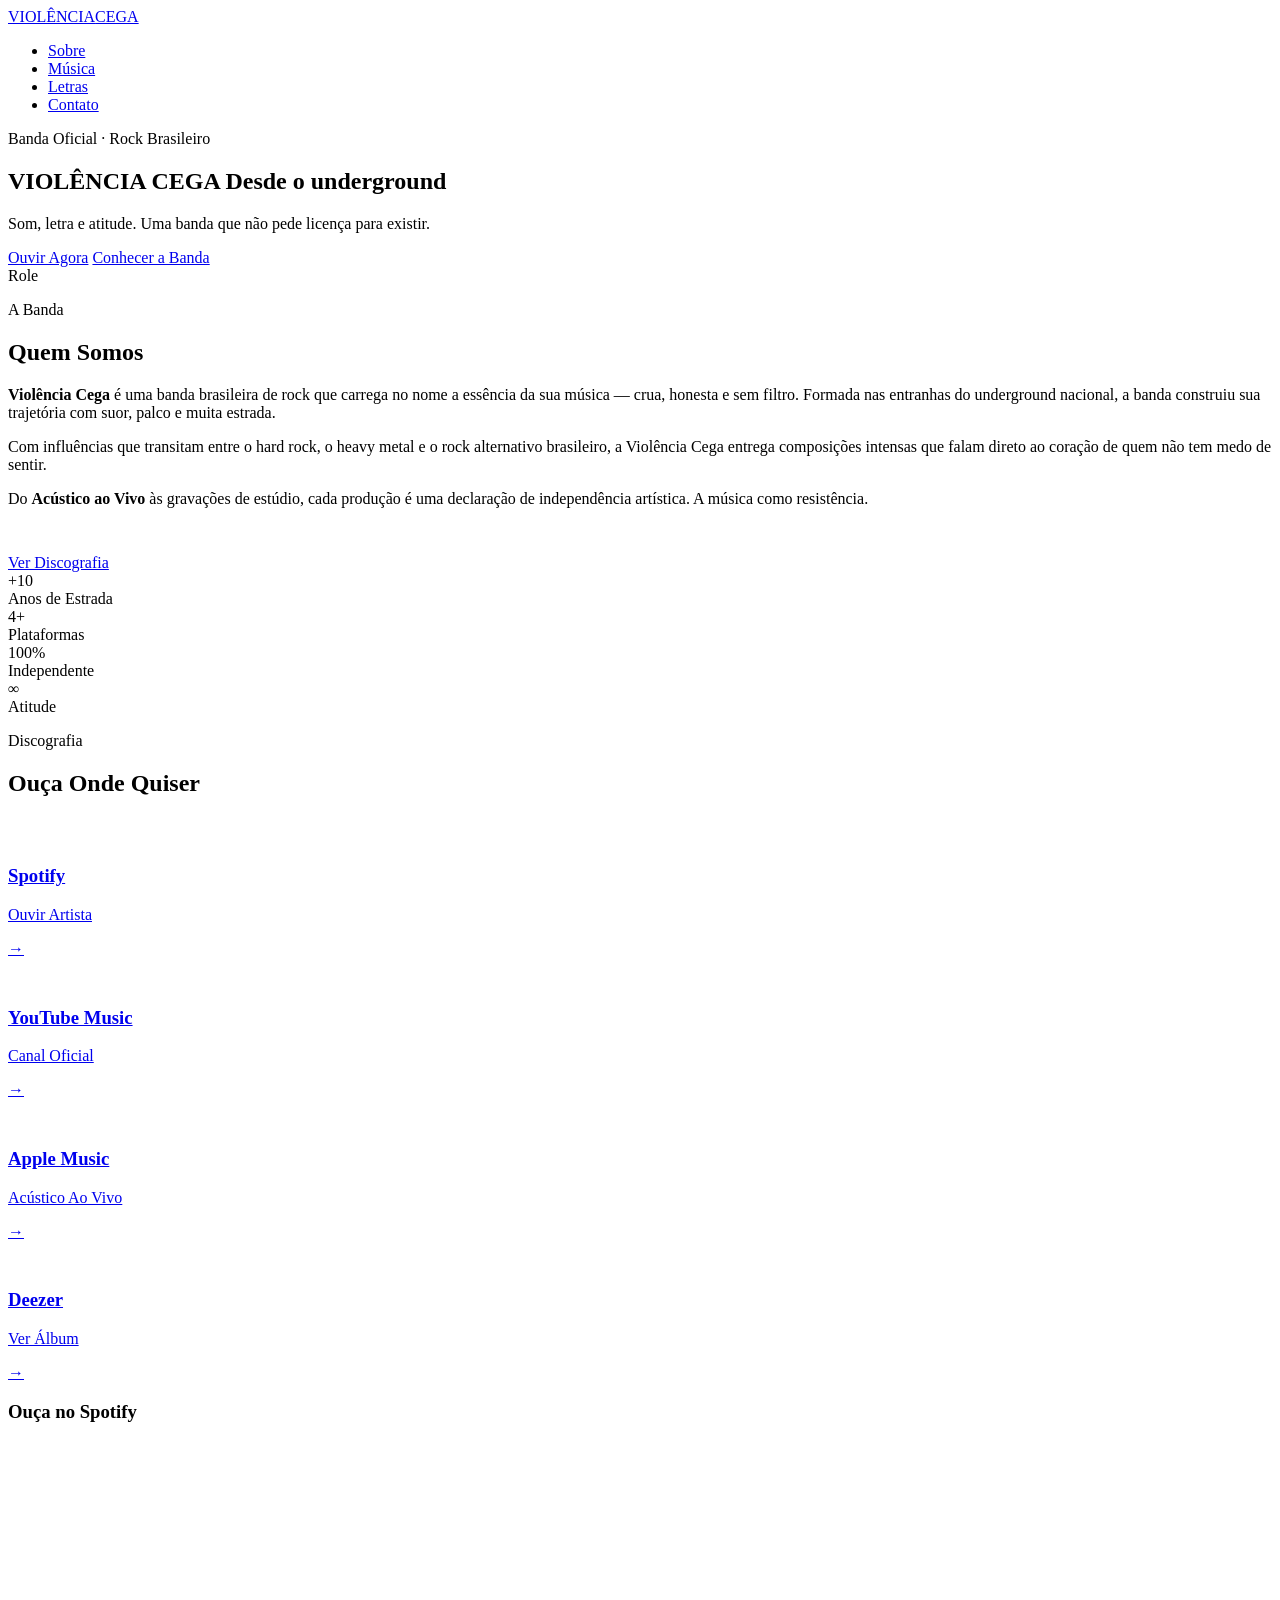
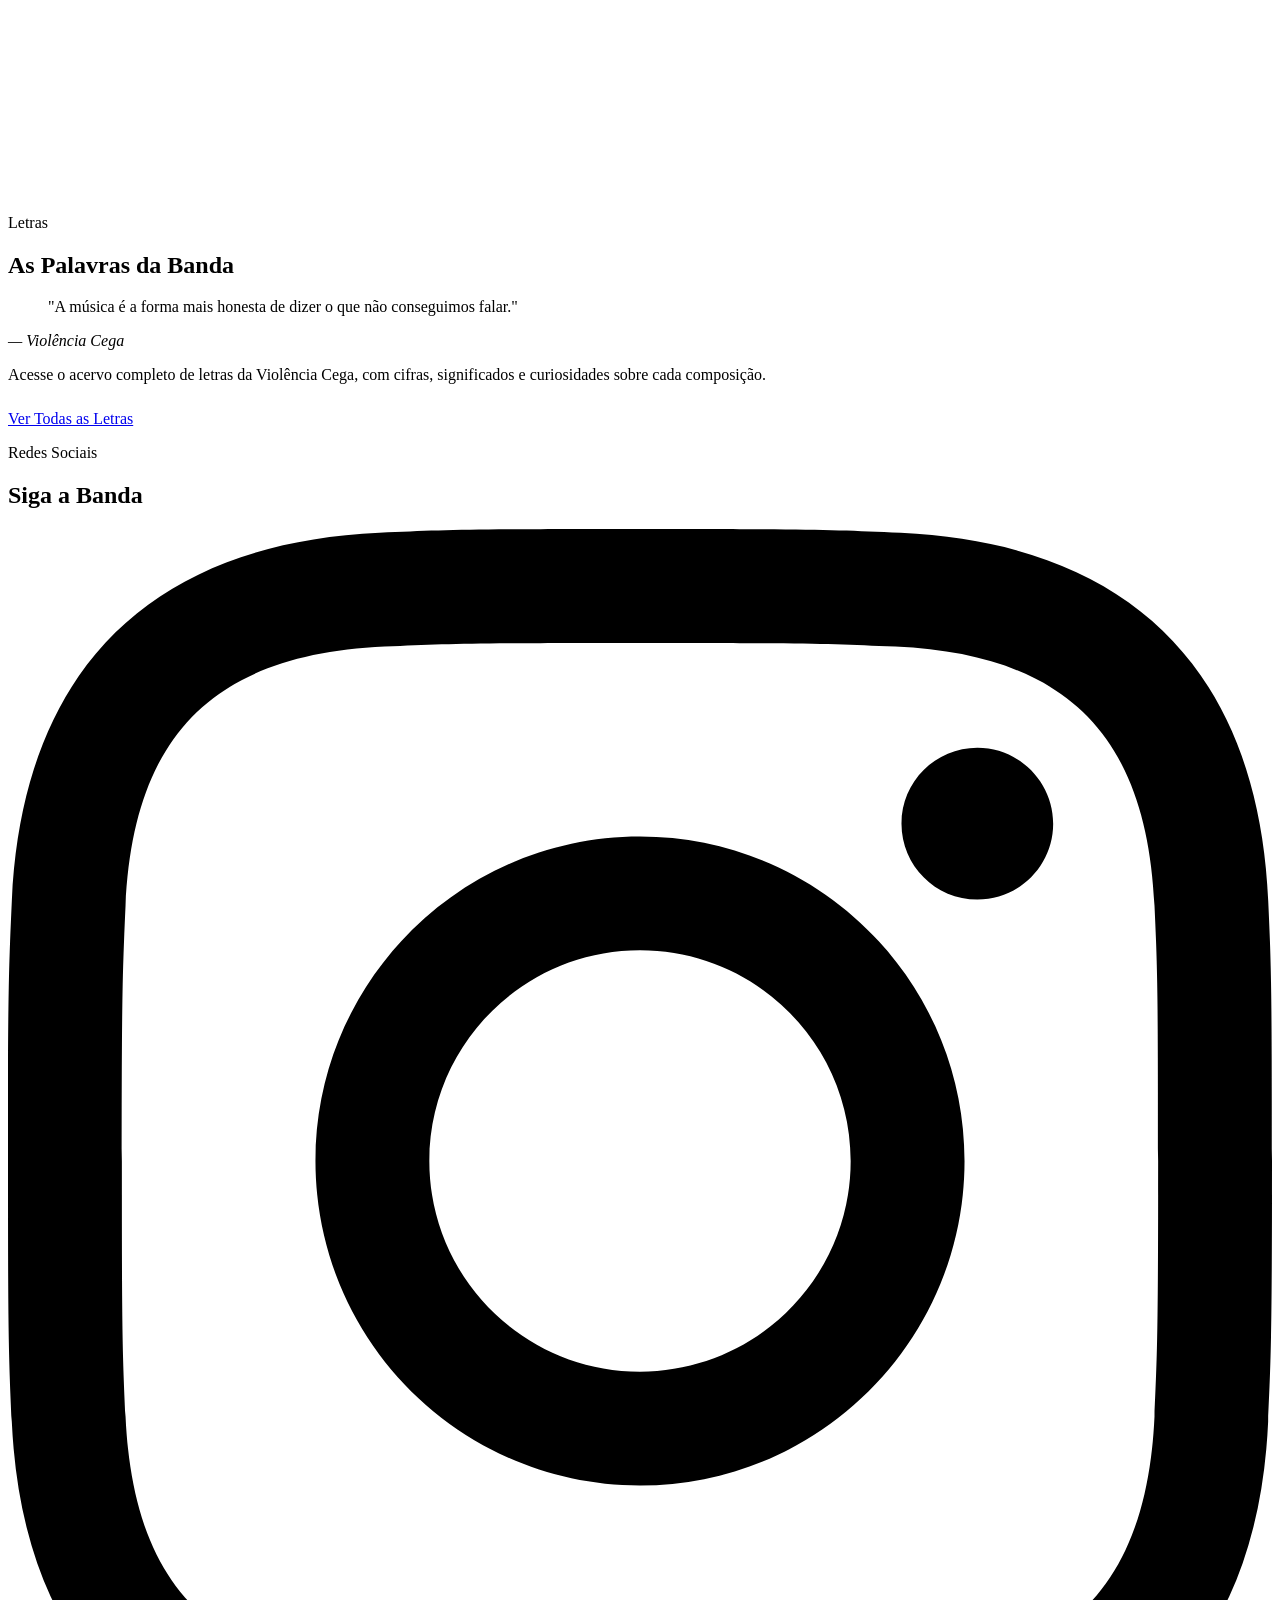
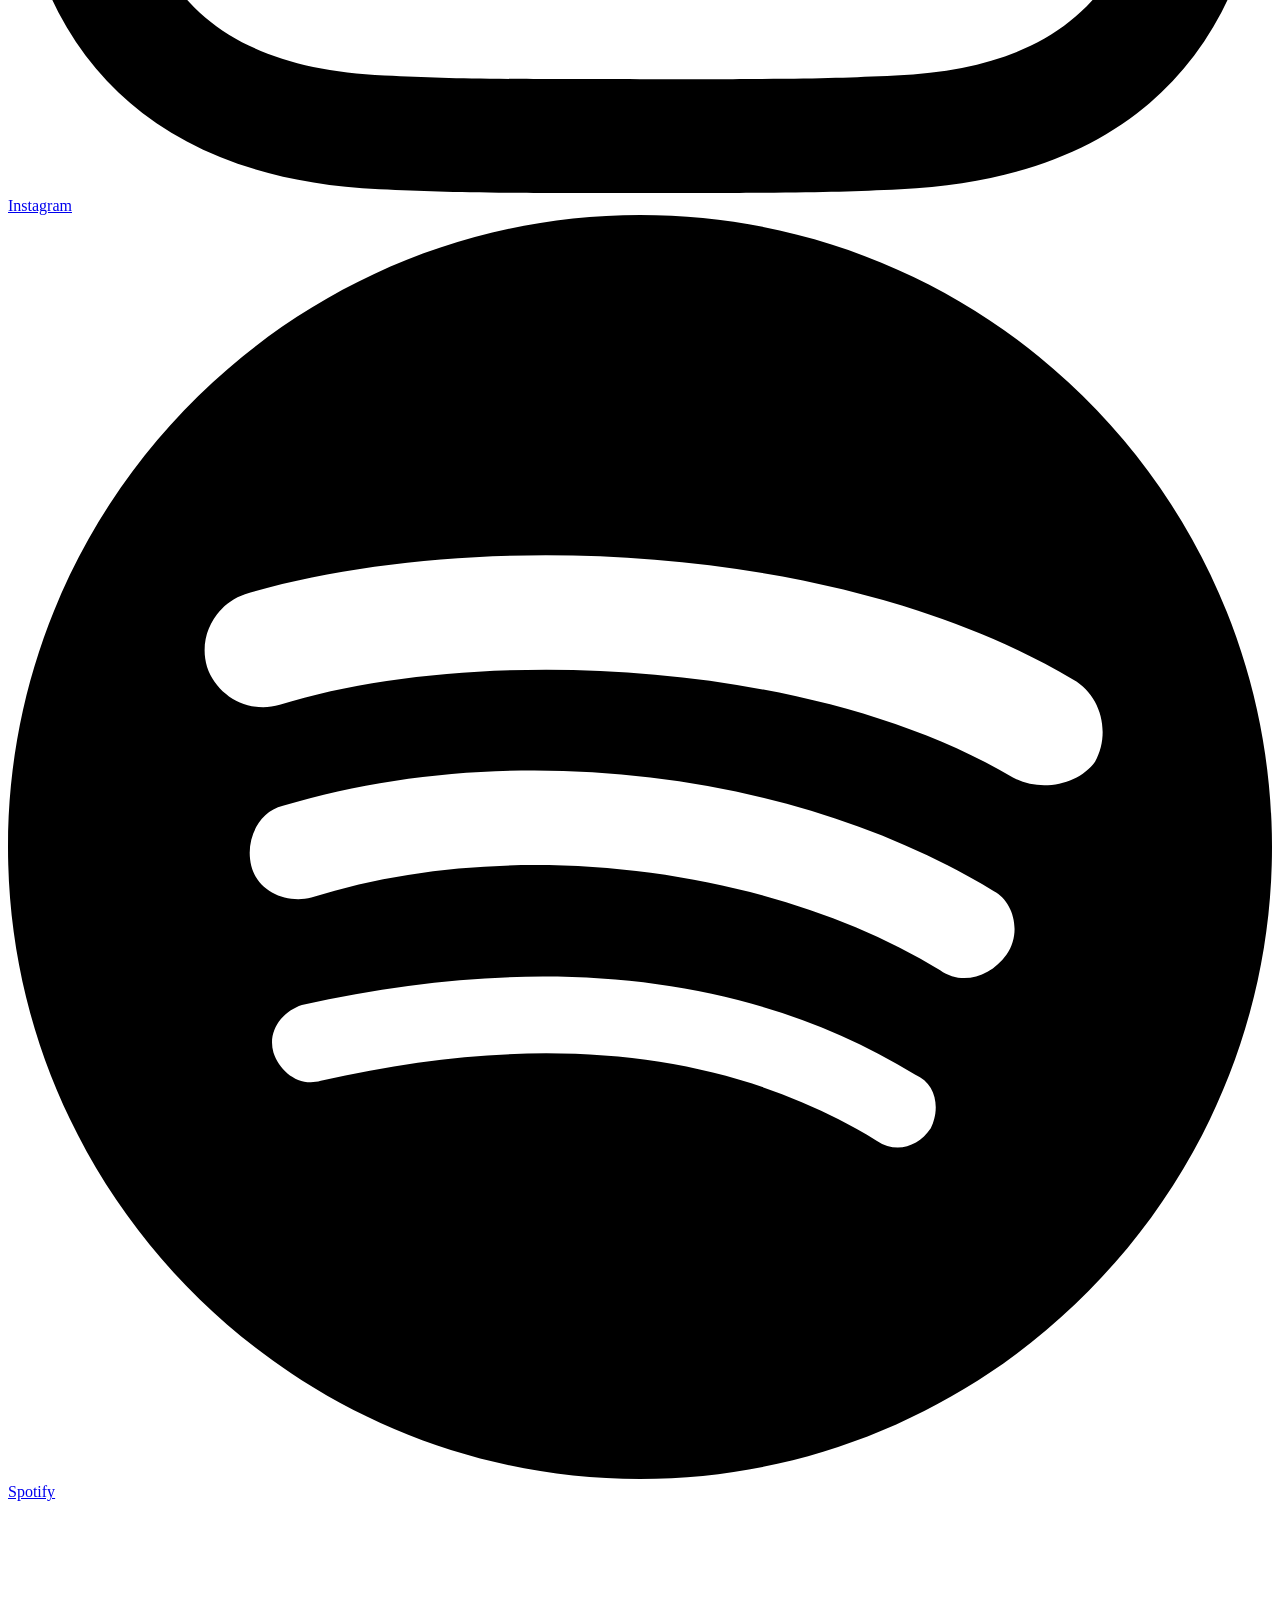
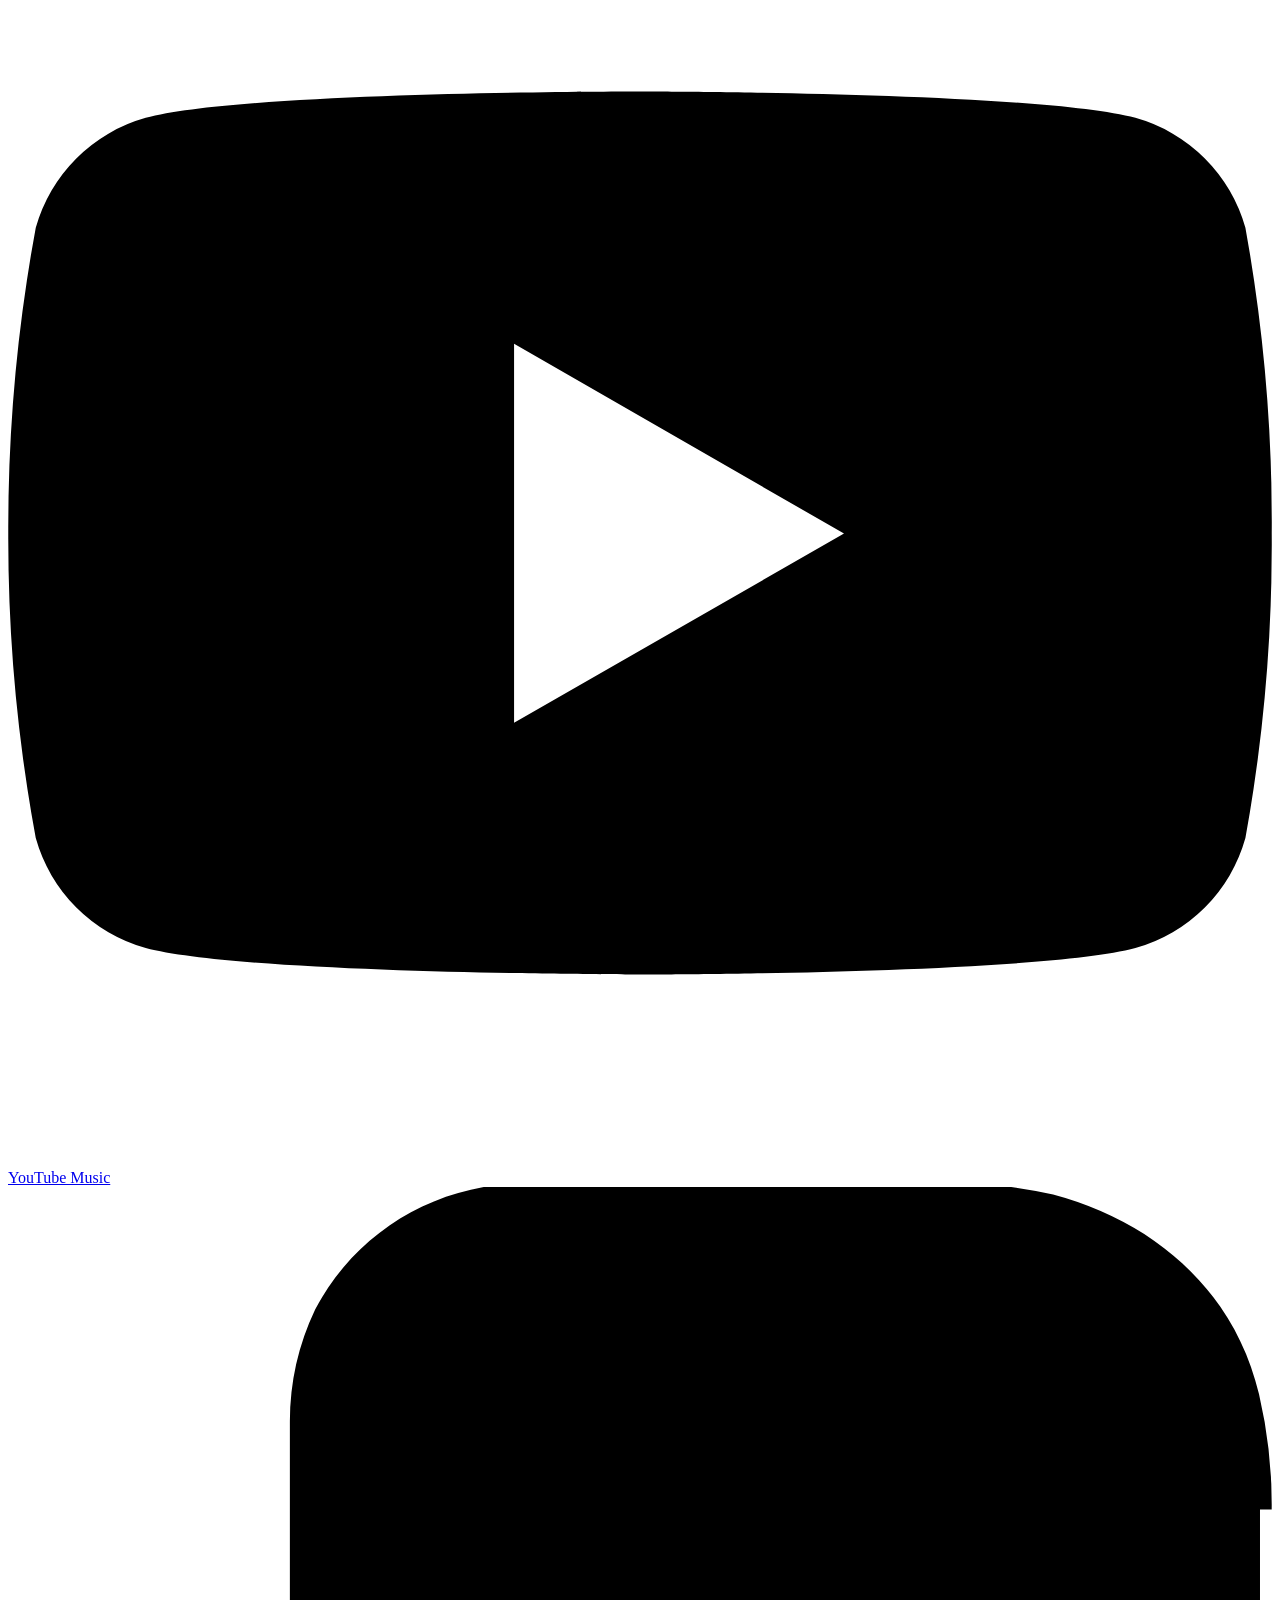
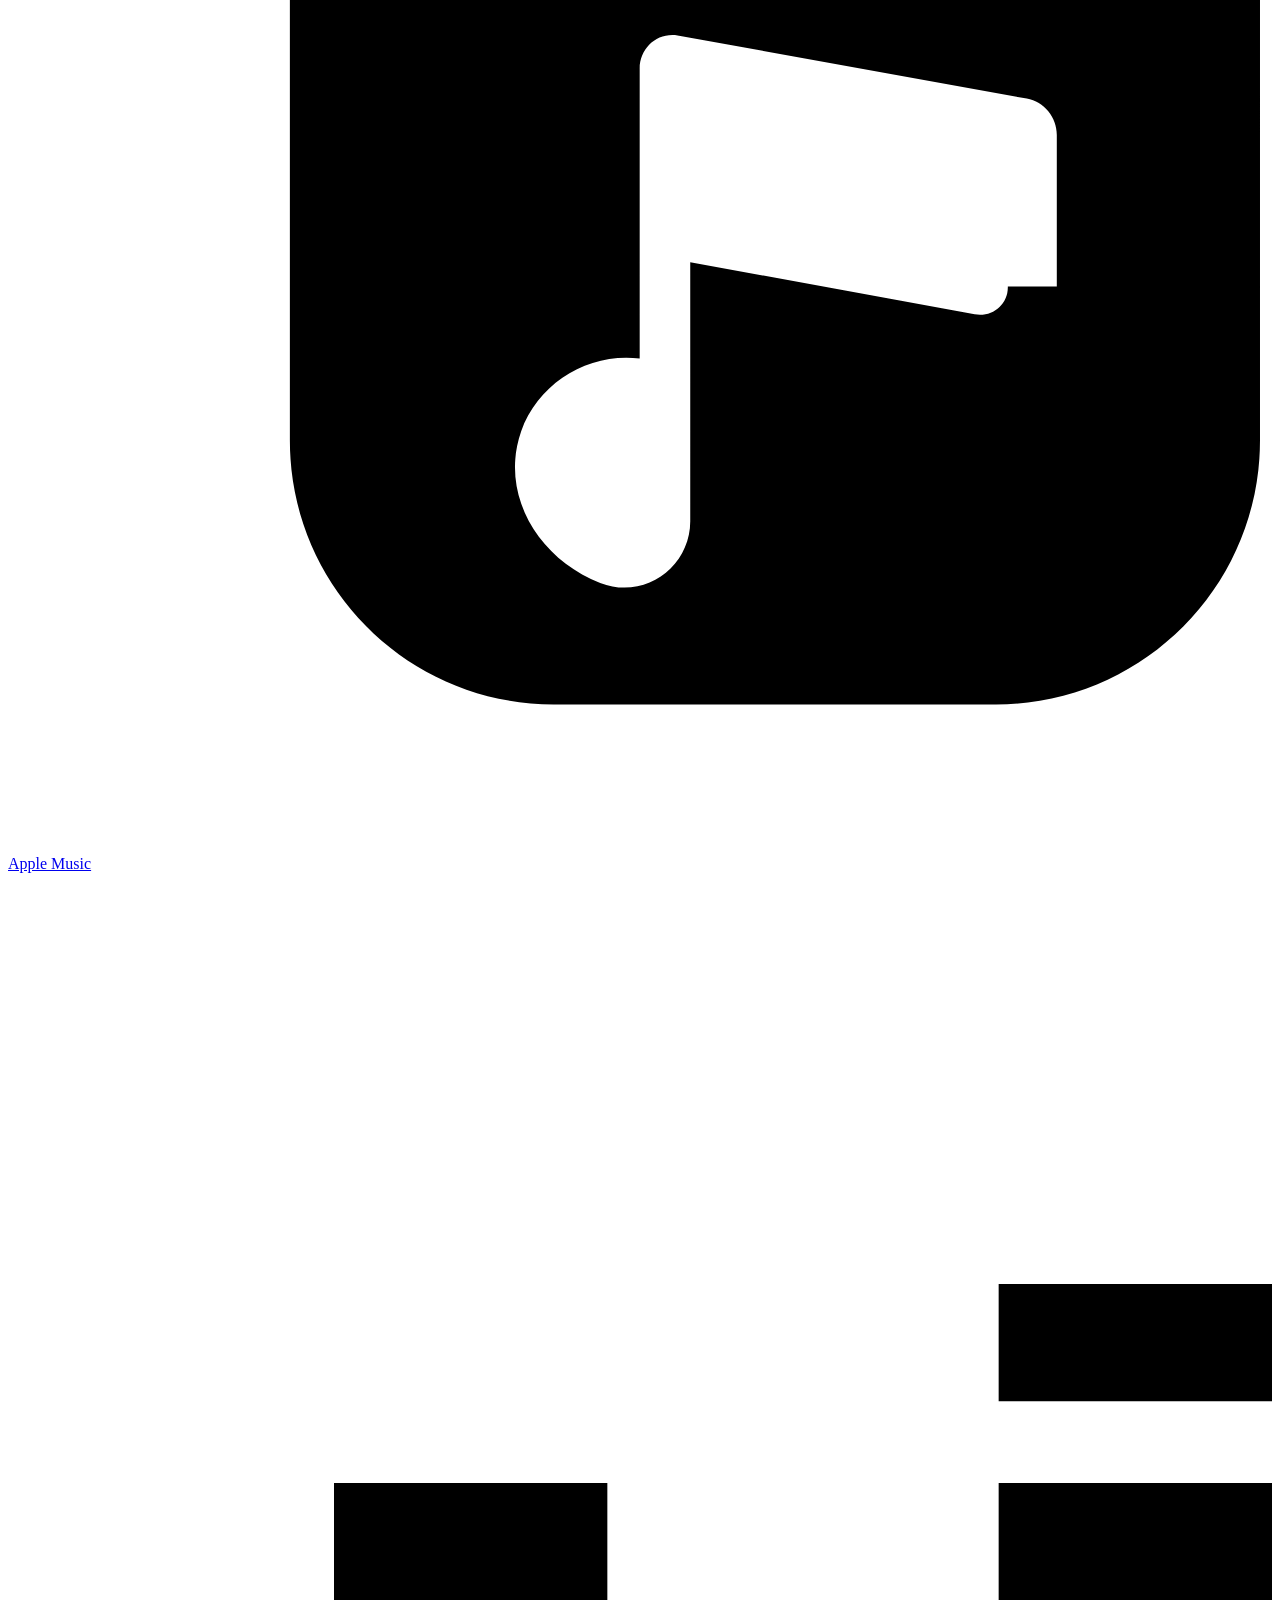
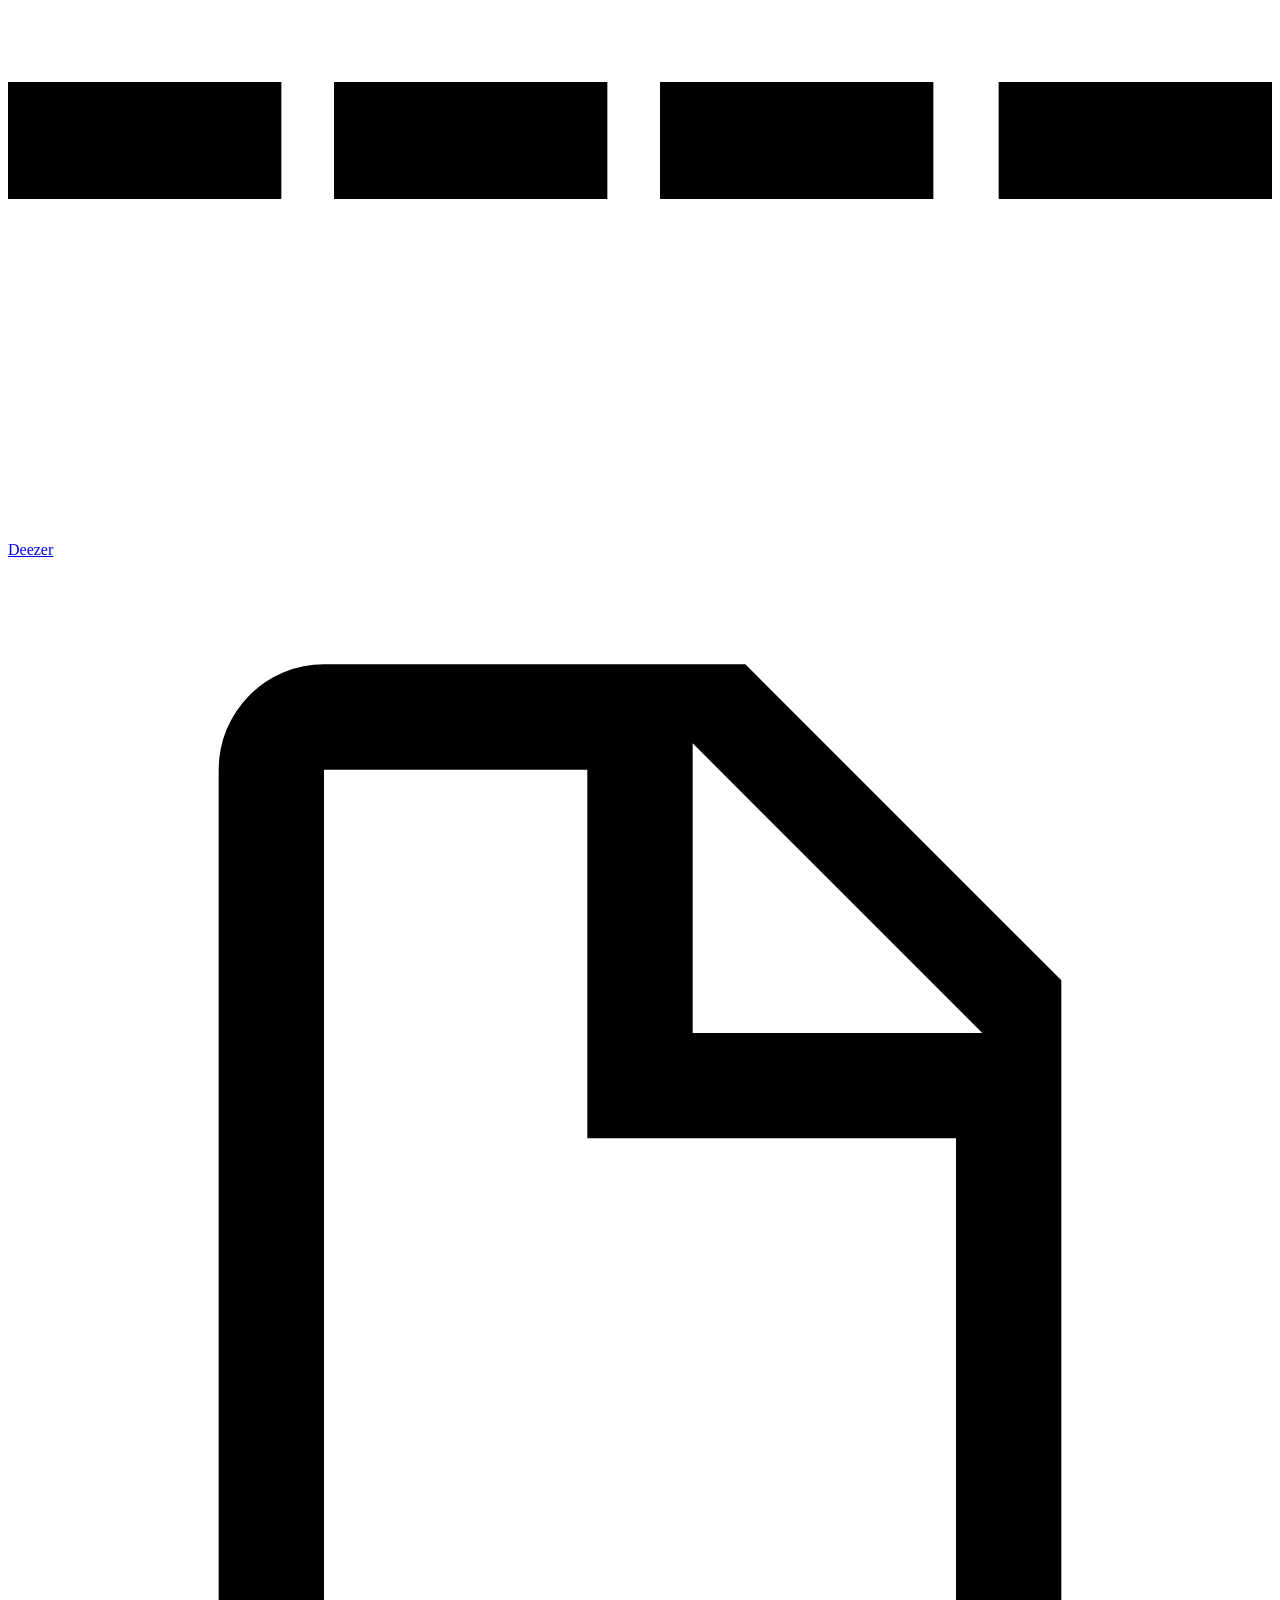
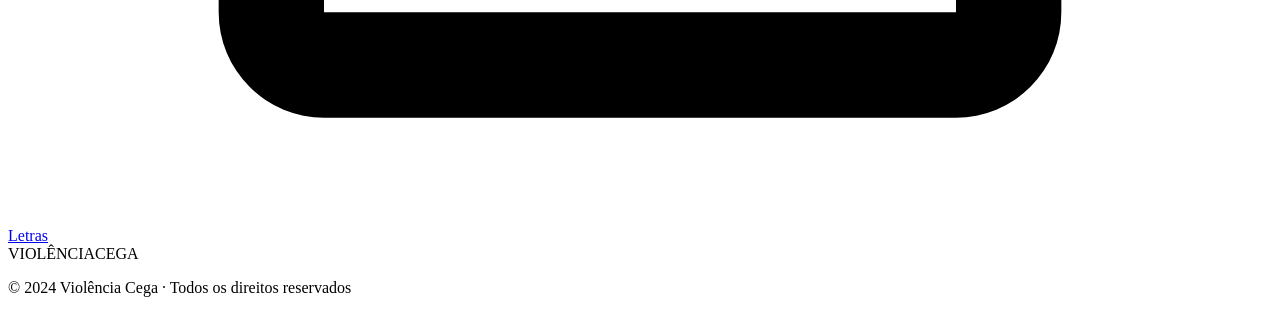
==== index.html @ ebc41f7a "🎸 Site inicial da Banda Violência Cega" ====
<!DOCTYPE html>
<html lang="pt-BR">
<head>
  <meta charset="UTF-8" />
  <meta name="viewport" content="width=device-width, initial-scale=1.0" />
  <meta name="description" content="Violência Cega — Banda brasileira de rock. Ouça as músicas, acompanhe nas redes sociais e confira as letras." />
  <meta property="og:title" content="Violência Cega — Banda Oficial" />
  <meta property="og:description" content="Rock brasileiro com identidade. Ouça no Spotify, YouTube Music, Apple Music e muito mais." />
  <meta property="og:type" content="website" />
  <title>Violência Cega — Oficial</title>
  <link rel="stylesheet" href="css/style.css" />
  <link rel="preconnect" href="https://fonts.googleapis.com" />
  <link rel="preconnect" href="https://fonts.gstatic.com" crossorigin />
</head>
<body>

  <!-- ─── NAVIGATION ─── -->
  <nav>
    <a href="#hero" class="nav-logo">VIOLÊNCIA<span>CEGA</span></a>
    <ul class="nav-links">
      <li><a href="#sobre">Sobre</a></li>
      <li><a href="#musica">Música</a></li>
      <li><a href="#letras">Letras</a></li>
      <li><a href="#contato">Contato</a></li>
    </ul>
    <div class="hamburger">
      <span></span><span></span><span></span>
    </div>
  </nav>

  <!-- ─── HERO ─── -->
  <section id="hero">
    <div class="hero-grid"></div>
    <div class="hero-bg"></div>

    <div class="hero-content">
      <p class="hero-eyebrow">Banda Oficial · Rock Brasileiro</p>
      <h1 class="hero-title">
        VIOLÊNCIA
        <span class="line-2">CEGA</span>
        <span class="line-3">Desde o underground</span>
      </h1>
      <p class="hero-sub">
        Som, letra e atitude. Uma banda que não pede licença para existir.
      </p>
      <div class="hero-cta">
        <a href="https://open.spotify.com/intl-pt/artist/0Y5j3ZatwZnVwwQOwQ6WHF" target="_blank" rel="noopener" class="btn-primary">Ouvir Agora</a>
        <a href="#sobre" class="btn-secondary">Conhecer a Banda</a>
      </div>
    </div>

    <div class="scroll-indicator">
      <div class="scroll-line"></div>
      <span>Role</span>
    </div>
  </section>

  <!-- ─── SOBRE ─── -->
  <section id="sobre">
    <div class="sobre-grid">
      <div class="sobre-text reveal">
        <p class="section-label">A Banda</p>
        <h2 class="section-title">Quem Somos</h2>
        <p>
          <strong>Violência Cega</strong> é uma banda brasileira de rock que carrega no nome a essência da sua música — crua, honesta e sem filtro. Formada nas entranhas do underground nacional, a banda construiu sua trajetória com suor, palco e muita estrada.
        </p>
        <p>
          Com influências que transitam entre o hard rock, o heavy metal e o rock alternativo brasileiro, a Violência Cega entrega composições intensas que falam direto ao coração de quem não tem medo de sentir.
        </p>
        <p>
          Do <strong>Acústico ao Vivo</strong> às gravações de estúdio, cada produção é uma declaração de independência artística. A música como resistência.
        </p>
        <a href="#musica" class="btn-primary" style="margin-top:30px; display:inline-block;">Ver Discografia</a>
      </div>

      <div class="sobre-stats reveal reveal-delay-2">
        <div class="stat-box">
          <div class="stat-number">+10</div>
          <div class="stat-label">Anos de Estrada</div>
        </div>
        <div class="stat-box">
          <div class="stat-number">4+</div>
          <div class="stat-label">Plataformas</div>
        </div>
        <div class="stat-box">
          <div class="stat-number">100%</div>
          <div class="stat-label">Independente</div>
        </div>
        <div class="stat-box">
          <div class="stat-number">∞</div>
          <div class="stat-label">Atitude</div>
        </div>
      </div>
    </div>
  </section>

  <!-- ─── MÚSICA ─── -->
  <section id="musica">
    <div class="musica-inner">
      <div class="reveal">
        <p class="section-label">Discografia</p>
        <h2 class="section-title">Ouça Onde Quiser</h2>
      </div>

      <div class="playlists-grid">
        <!-- Spotify -->
        <a href="https://open.spotify.com/intl-pt/artist/0Y5j3ZatwZnVwwQOwQ6WHF"
           target="_blank" rel="noopener"
           class="playlist-card reveal reveal-delay-1">
          <div class="playlist-card-inner">
            <div class="platform-icon platform-spotify">
              <svg xmlns="http://www.w3.org/2000/svg" viewBox="0 0 24 24" fill="white" width="26" height="26">
                <path d="M12 0C5.4 0 0 5.4 0 12s5.4 12 12 12 12-5.4 12-12S18.66 0 12 0zm5.521 17.34c-.24.359-.66.48-1.021.24-2.82-1.74-6.36-2.101-10.561-1.141-.418.122-.779-.179-.899-.539-.12-.421.18-.78.54-.9 4.56-1.021 8.52-.6 11.64 1.32.42.18.479.659.301 1.02zm1.44-3.3c-.301.42-.841.6-1.262.3-3.239-1.98-8.159-2.58-11.939-1.38-.479.12-1.02-.12-1.14-.6-.12-.48.12-1.021.6-1.141C9.6 9.9 15 10.561 18.72 12.84c.361.181.54.78.241 1.2zm.12-3.36C15.24 8.4 8.82 8.16 5.16 9.301c-.6.179-1.2-.181-1.38-.721-.18-.601.18-1.2.72-1.381 4.26-1.26 11.28-1.02 15.721 1.621.539.3.719 1.02.419 1.56-.299.421-1.02.599-1.559.3z"/>
              </svg>
            </div>
            <div class="platform-info">
              <h3>Spotify</h3>
              <p>Ouvir Artista</p>
            </div>
            <span class="platform-arrow">→</span>
          </div>
        </a>

        <!-- YouTube Music -->
        <a href="https://music.youtube.com/channel/UCV63VMTgZwXCVS-ngYz9bRw"
           target="_blank" rel="noopener"
           class="playlist-card reveal reveal-delay-2">
          <div class="playlist-card-inner">
            <div class="platform-icon platform-youtube">
              <svg xmlns="http://www.w3.org/2000/svg" viewBox="0 0 24 24" fill="white" width="26" height="26">
                <path d="M12 0C5.376 0 0 5.376 0 12s5.376 12 12 12 12-5.376 12-12S18.624 0 12 0zm4.5 12l-7 4V8l7 4z"/>
              </svg>
            </div>
            <div class="platform-info">
              <h3>YouTube Music</h3>
              <p>Canal Oficial</p>
            </div>
            <span class="platform-arrow">→</span>
          </div>
        </a>

        <!-- Apple Music -->
        <a href="https://music.apple.com/br/album/viol%C3%AAncia-cega-ac%C3%BAstico-ao-vivo/1598028226"
           target="_blank" rel="noopener"
           class="playlist-card reveal reveal-delay-3">
          <div class="playlist-card-inner">
            <div class="platform-icon platform-apple">
              <svg xmlns="http://www.w3.org/2000/svg" viewBox="0 0 24 24" fill="white" width="26" height="26">
                <path d="M23.994 6.124a9.23 9.23 0 00-.24-2.19c-.317-1.31-1.062-2.31-2.18-3.043a6.303 6.303 0 00-1.73-.75 10.69 10.69 0 00-1.317-.2c-.129-.009-.257-.013-.385-.013h-8.28c-1.77 0-3.28.96-4.03 2.4a4.944 4.944 0 00-.48 2.12v11.76c0 2.76 2.24 5.01 5.01 5.01h8.4c2.76 0 5.01-2.24 5.01-5.01V6.124zm-5.01 7.176c0 .33-.3.57-.63.51l-5.4-.99v4.92c0 .87-.87 1.5-1.71 1.17-1.17-.45-1.92-1.68-1.5-2.88.33-.93 1.29-1.5 2.25-1.38V9.144c0-.39.33-.69.72-.63l6.63 1.2c.33.06.57.36.57.69v2.88h-.93v-.01z"/>
              </svg>
            </div>
            <div class="platform-info">
              <h3>Apple Music</h3>
              <p>Acústico Ao Vivo</p>
            </div>
            <span class="platform-arrow">→</span>
          </div>
        </a>

        <!-- Deezer -->
        <a href="https://www.deezer.com/br/album/276637292"
           target="_blank" rel="noopener"
           class="playlist-card reveal reveal-delay-4">
          <div class="playlist-card-inner">
            <div class="platform-icon platform-deezer">
              <svg xmlns="http://www.w3.org/2000/svg" viewBox="0 0 24 24" fill="white" width="26" height="26">
                <path d="M18.81 11.583H24v2.223h-5.19zm0-3.777H24v2.224h-5.19zm0 7.554H24v2.223h-5.19zM0 15.36h5.19v2.223H0zm6.19-3.777h5.19v2.223H6.19zm6.19 3.777H17.57v2.223H12.38zm-6.19 0h5.19v2.223H6.19z"/>
              </svg>
            </div>
            <div class="platform-info">
              <h3>Deezer</h3>
              <p>Ver Álbum</p>
            </div>
            <span class="platform-arrow">→</span>
          </div>
        </a>
      </div>

      <!-- Spotify Embed -->
      <div class="embed-wrapper reveal">
        <h3>Ouça no Spotify</h3>
        <iframe
          src="https://open.spotify.com/embed/artist/0Y5j3ZatwZnVwwQOwQ6WHF?utm_source=generator&theme=0"
          width="100%"
          height="352"
          frameBorder="0"
          allowfullscreen=""
          allow="autoplay; clipboard-write; encrypted-media; fullscreen; picture-in-picture"
          loading="lazy">
        </iframe>
      </div>
    </div>
  </section>

  <!-- ─── LETRAS ─── -->
  <section id="letras">
    <div class="letras-inner">
      <div class="reveal">
        <p class="section-label">Letras</p>
        <h2 class="section-title">As Palavras da Banda</h2>
      </div>

      <div class="letras-quote reveal reveal-delay-1">
        <blockquote>
          "A música é a forma mais honesta de dizer o que não conseguimos falar."
        </blockquote>
        <cite>— Violência Cega</cite>
      </div>

      <p class="reveal reveal-delay-2">
        Acesse o acervo completo de letras da Violência Cega, com cifras, significados e curiosidades sobre cada composição.
      </p>

      <a href="https://www.letras.mus.br/violencia-cega/"
         target="_blank" rel="noopener"
         class="btn-primary reveal reveal-delay-3"
         style="display: inline-block; margin-top: 10px;">
        Ver Todas as Letras
      </a>
    </div>
  </section>

  <!-- ─── CONTATO / REDES ─── -->
  <section id="contato">
    <div class="contato-inner">
      <div class="reveal">
        <p class="section-label">Redes Sociais</p>
        <h2 class="section-title">Siga a Banda</h2>
      </div>

      <div class="social-grid">
        <!-- Instagram -->
        <a href="https://www.instagram.com/violenciacegaoficial/"
           target="_blank" rel="noopener"
           class="social-card instagram-card reveal reveal-delay-1">
          <svg xmlns="http://www.w3.org/2000/svg" viewBox="0 0 24 24">
            <path d="M12 2.163c3.204 0 3.584.012 4.85.07 3.252.148 4.771 1.691 4.919 4.919.058 1.265.069 1.645.069 4.849 0 3.205-.012 3.584-.069 4.849-.149 3.225-1.664 4.771-4.919 4.919-1.266.058-1.644.07-4.85.07-3.204 0-3.584-.012-4.849-.07-3.26-.149-4.771-1.699-4.919-4.92-.058-1.265-.07-1.644-.07-4.849 0-3.204.013-3.583.07-4.849.149-3.227 1.664-4.771 4.919-4.919 1.266-.057 1.645-.069 4.849-.069zm0-2.163c-3.259 0-3.667.014-4.947.072-4.358.2-6.78 2.618-6.98 6.98-.059 1.281-.073 1.689-.073 4.948 0 3.259.014 3.668.072 4.948.2 4.358 2.618 6.78 6.98 6.98 1.281.058 1.689.072 4.948.072 3.259 0 3.668-.014 4.948-.072 4.354-.2 6.782-2.618 6.979-6.98.059-1.28.073-1.689.073-4.948 0-3.259-.014-3.667-.072-4.947-.196-4.354-2.617-6.78-6.979-6.98-1.281-.059-1.69-.073-4.949-.073zm0 5.838c-3.403 0-6.162 2.759-6.162 6.162s2.759 6.163 6.162 6.163 6.162-2.759 6.162-6.163c0-3.403-2.759-6.162-6.162-6.162zm0 10.162c-2.209 0-4-1.79-4-4 0-2.209 1.791-4 4-4s4 1.791 4 4c0 2.21-1.791 4-4 4zm6.406-11.845c-.796 0-1.441.645-1.441 1.44s.645 1.44 1.441 1.44c.795 0 1.439-.645 1.439-1.44s-.644-1.44-1.439-1.44z"/>
          </svg>
          <span>Instagram</span>
        </a>

        <!-- Spotify -->
        <a href="https://open.spotify.com/intl-pt/artist/0Y5j3ZatwZnVwwQOwQ6WHF"
           target="_blank" rel="noopener"
           class="social-card spotify-card reveal reveal-delay-2">
          <svg xmlns="http://www.w3.org/2000/svg" viewBox="0 0 24 24">
            <path d="M12 0C5.4 0 0 5.4 0 12s5.4 12 12 12 12-5.4 12-12S18.66 0 12 0zm5.521 17.34c-.24.359-.66.48-1.021.24-2.82-1.74-6.36-2.101-10.561-1.141-.418.122-.779-.179-.899-.539-.12-.421.18-.78.54-.9 4.56-1.021 8.52-.6 11.64 1.32.42.18.479.659.301 1.02zm1.44-3.3c-.301.42-.841.6-1.262.3-3.239-1.98-8.159-2.58-11.939-1.38-.479.12-1.02-.12-1.14-.6-.12-.48.12-1.021.6-1.141C9.6 9.9 15 10.561 18.72 12.84c.361.181.54.78.241 1.2zm.12-3.36C15.24 8.4 8.82 8.16 5.16 9.301c-.6.179-1.2-.181-1.38-.721-.18-.601.18-1.2.72-1.381 4.26-1.26 11.28-1.02 15.721 1.621.539.3.719 1.02.419 1.56-.299.421-1.02.599-1.559.3z"/>
          </svg>
          <span>Spotify</span>
        </a>

        <!-- YouTube Music -->
        <a href="https://music.youtube.com/channel/UCV63VMTgZwXCVS-ngYz9bRw"
           target="_blank" rel="noopener"
           class="social-card youtube-card reveal reveal-delay-3">
          <svg xmlns="http://www.w3.org/2000/svg" viewBox="0 0 24 24">
            <path d="M23.495 6.205a3.007 3.007 0 0 0-2.088-2.088c-1.87-.501-9.396-.501-9.396-.501s-7.507-.01-9.396.501A3.007 3.007 0 0 0 .527 6.205a31.247 31.247 0 0 0-.522 5.805 31.247 31.247 0 0 0 .522 5.783 3.007 3.007 0 0 0 2.088 2.088c1.868.502 9.396.502 9.396.502s7.506 0 9.396-.502a3.007 3.007 0 0 0 2.088-2.088 31.247 31.247 0 0 0 .5-5.783 31.247 31.247 0 0 0-.5-5.805zM9.609 15.601V8.408l6.264 3.602z"/>
          </svg>
          <span>YouTube Music</span>
        </a>

        <!-- Apple Music -->
        <a href="https://music.apple.com/br/album/viol%C3%AAncia-cega-ac%C3%BAstico-ao-vivo/1598028226"
           target="_blank" rel="noopener"
           class="social-card apple-card reveal reveal-delay-1">
          <svg xmlns="http://www.w3.org/2000/svg" viewBox="0 0 24 24">
            <path d="M23.994 6.124a9.23 9.23 0 00-.24-2.19c-.317-1.31-1.062-2.31-2.18-3.043a6.303 6.303 0 00-1.73-.75 10.69 10.69 0 00-1.317-.2c-.129-.009-.257-.013-.385-.013h-8.28c-1.77 0-3.28.96-4.03 2.4a4.944 4.944 0 00-.48 2.12v11.76c0 2.76 2.24 5.01 5.01 5.01h8.4c2.76 0 5.01-2.24 5.01-5.01V6.124zm-5.01 7.176c0 .33-.3.57-.63.51l-5.4-.99v4.92c0 .87-.87 1.5-1.71 1.17-1.17-.45-1.92-1.68-1.5-2.88.33-.93 1.29-1.5 2.25-1.38V9.144c0-.39.33-.69.72-.63l6.63 1.2c.33.06.57.36.57.69v2.88h-.93v-.01z"/>
          </svg>
          <span>Apple Music</span>
        </a>

        <!-- Deezer -->
        <a href="https://www.deezer.com/br/album/276637292"
           target="_blank" rel="noopener"
           class="social-card deezer-card reveal reveal-delay-2">
          <svg xmlns="http://www.w3.org/2000/svg" viewBox="0 0 24 24">
            <path d="M18.81 11.583H24v2.223h-5.19zm0-3.777H24v2.224h-5.19zm0 7.554H24v2.223h-5.19zM0 15.36h5.19v2.223H0zm6.19-3.777h5.19v2.223H6.19zm6.19 3.777H17.57v2.223H12.38zm-6.19 0h5.19v2.223H6.19z"/>
          </svg>
          <span>Deezer</span>
        </a>

        <!-- Letras -->
        <a href="https://www.letras.mus.br/violencia-cega/"
           target="_blank" rel="noopener"
           class="social-card letras-card reveal reveal-delay-3">
          <svg xmlns="http://www.w3.org/2000/svg" viewBox="0 0 24 24">
            <path d="M14 2H6a2 2 0 00-2 2v16a2 2 0 002 2h12a2 2 0 002-2V8l-6-6zm-1 1.5L18.5 9H13V3.5zM6 20V4h5v7h7v9H6z"/>
          </svg>
          <span>Letras</span>
        </a>
      </div>
    </div>
  </section>

  <!-- ─── FOOTER ─── -->
  <footer>
    <div class="footer-logo">VIOLÊNCIA<span>CEGA</span></div>
    <p class="footer-copy">© 2024 Violência Cega · Todos os direitos reservados</p>
  </footer>

  <script src="js/main.js"></script>
</body>
</html>
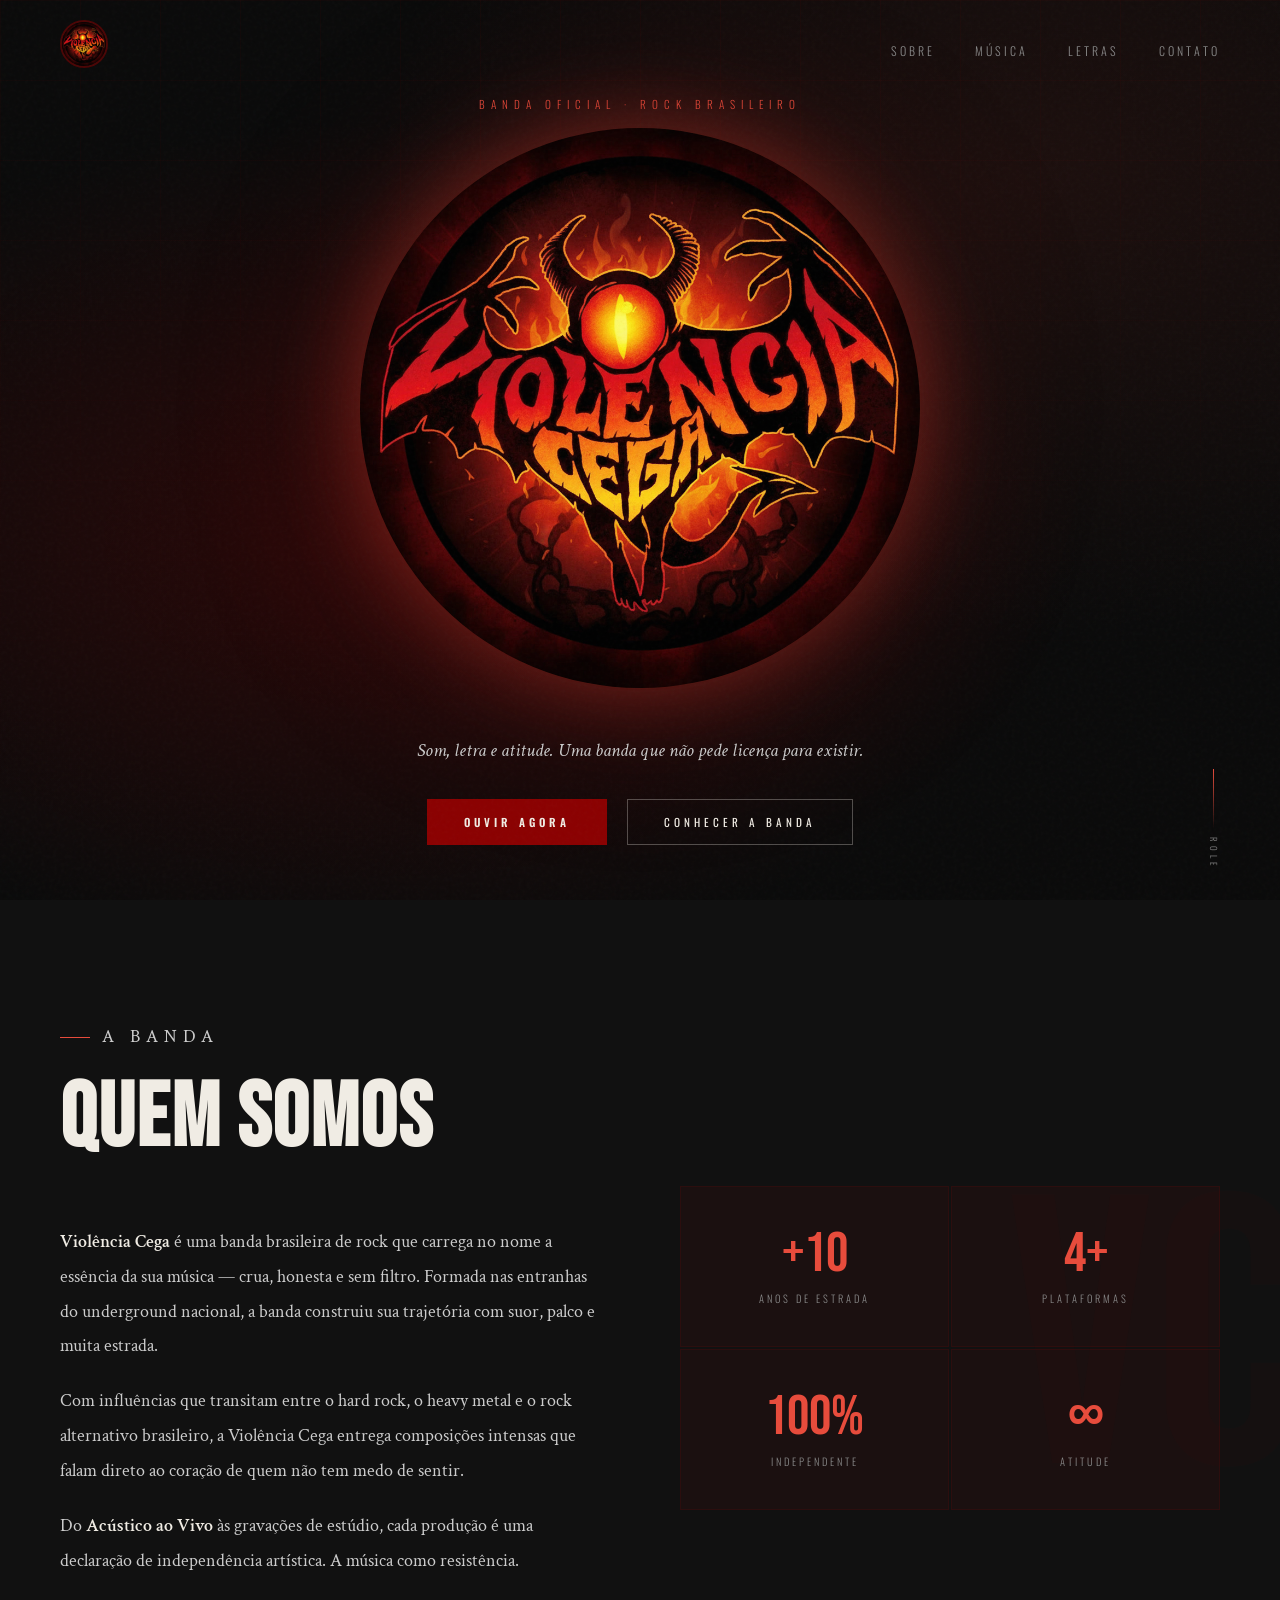
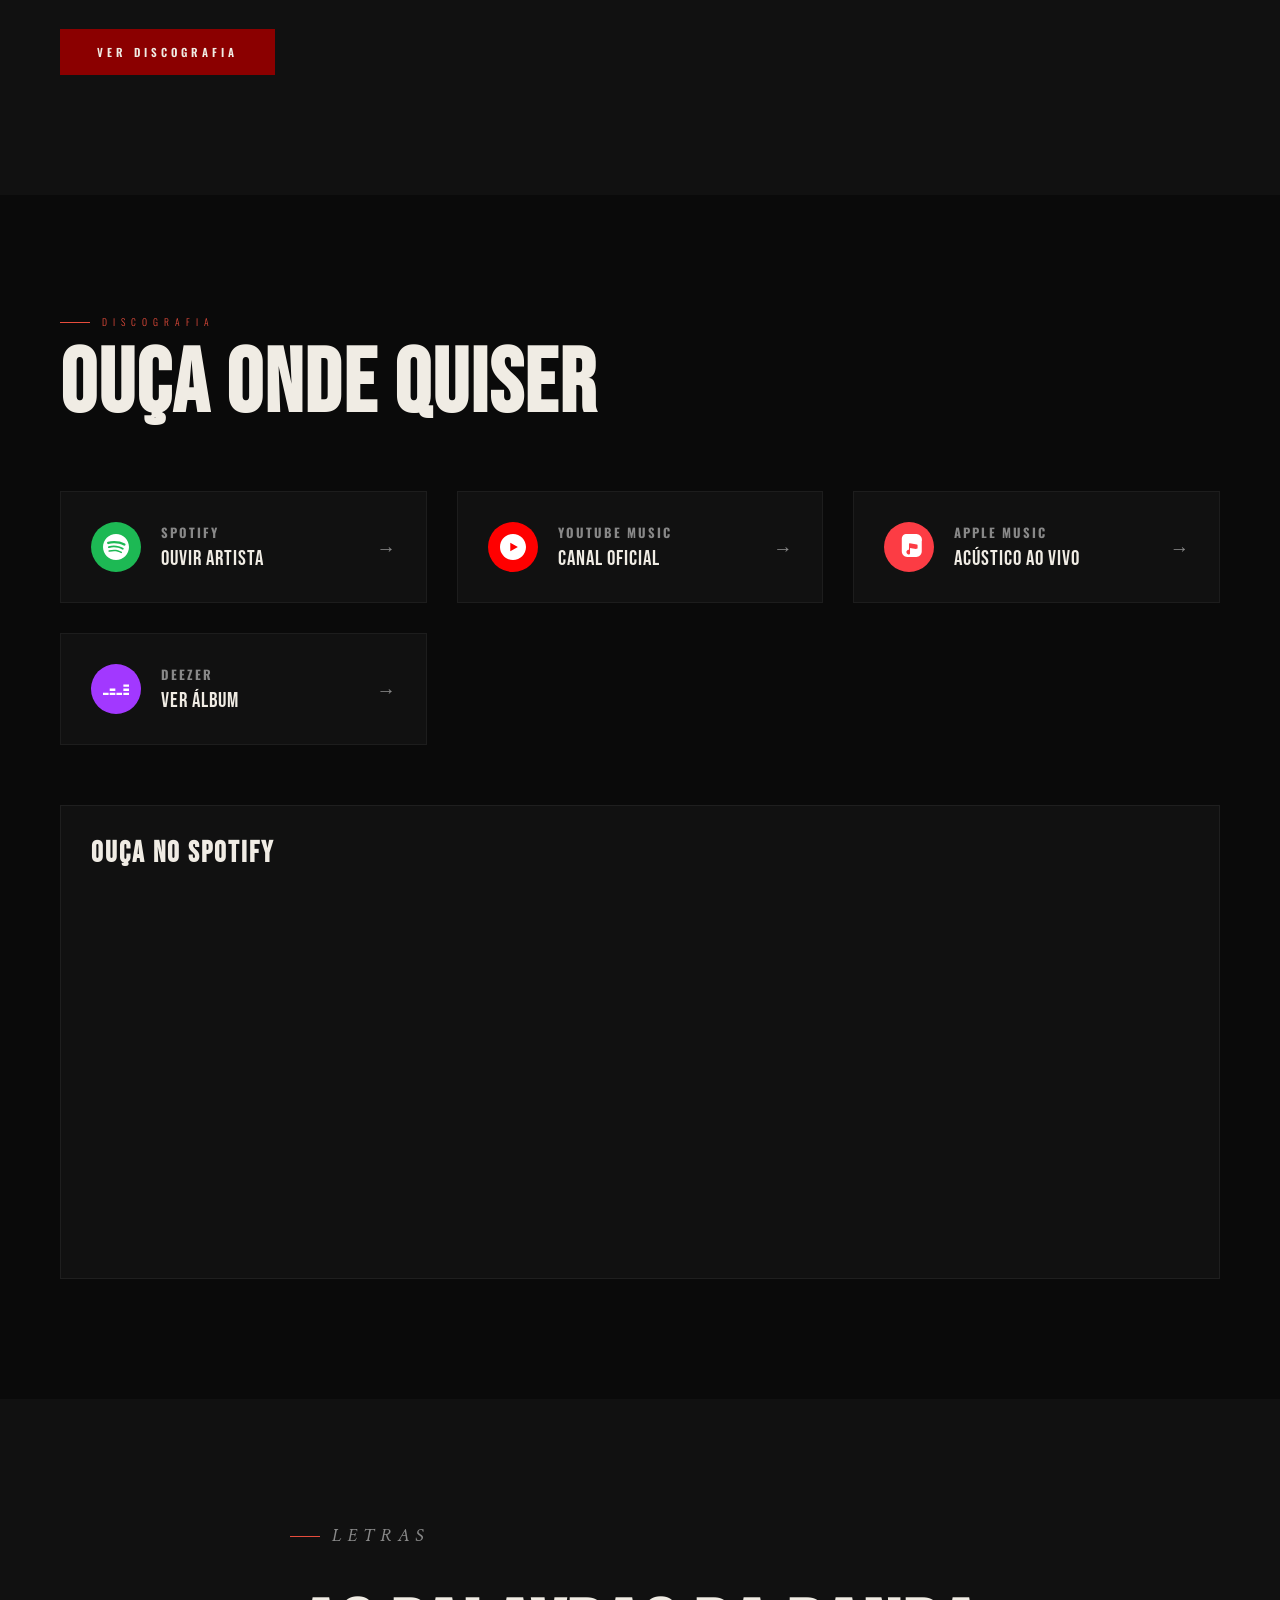
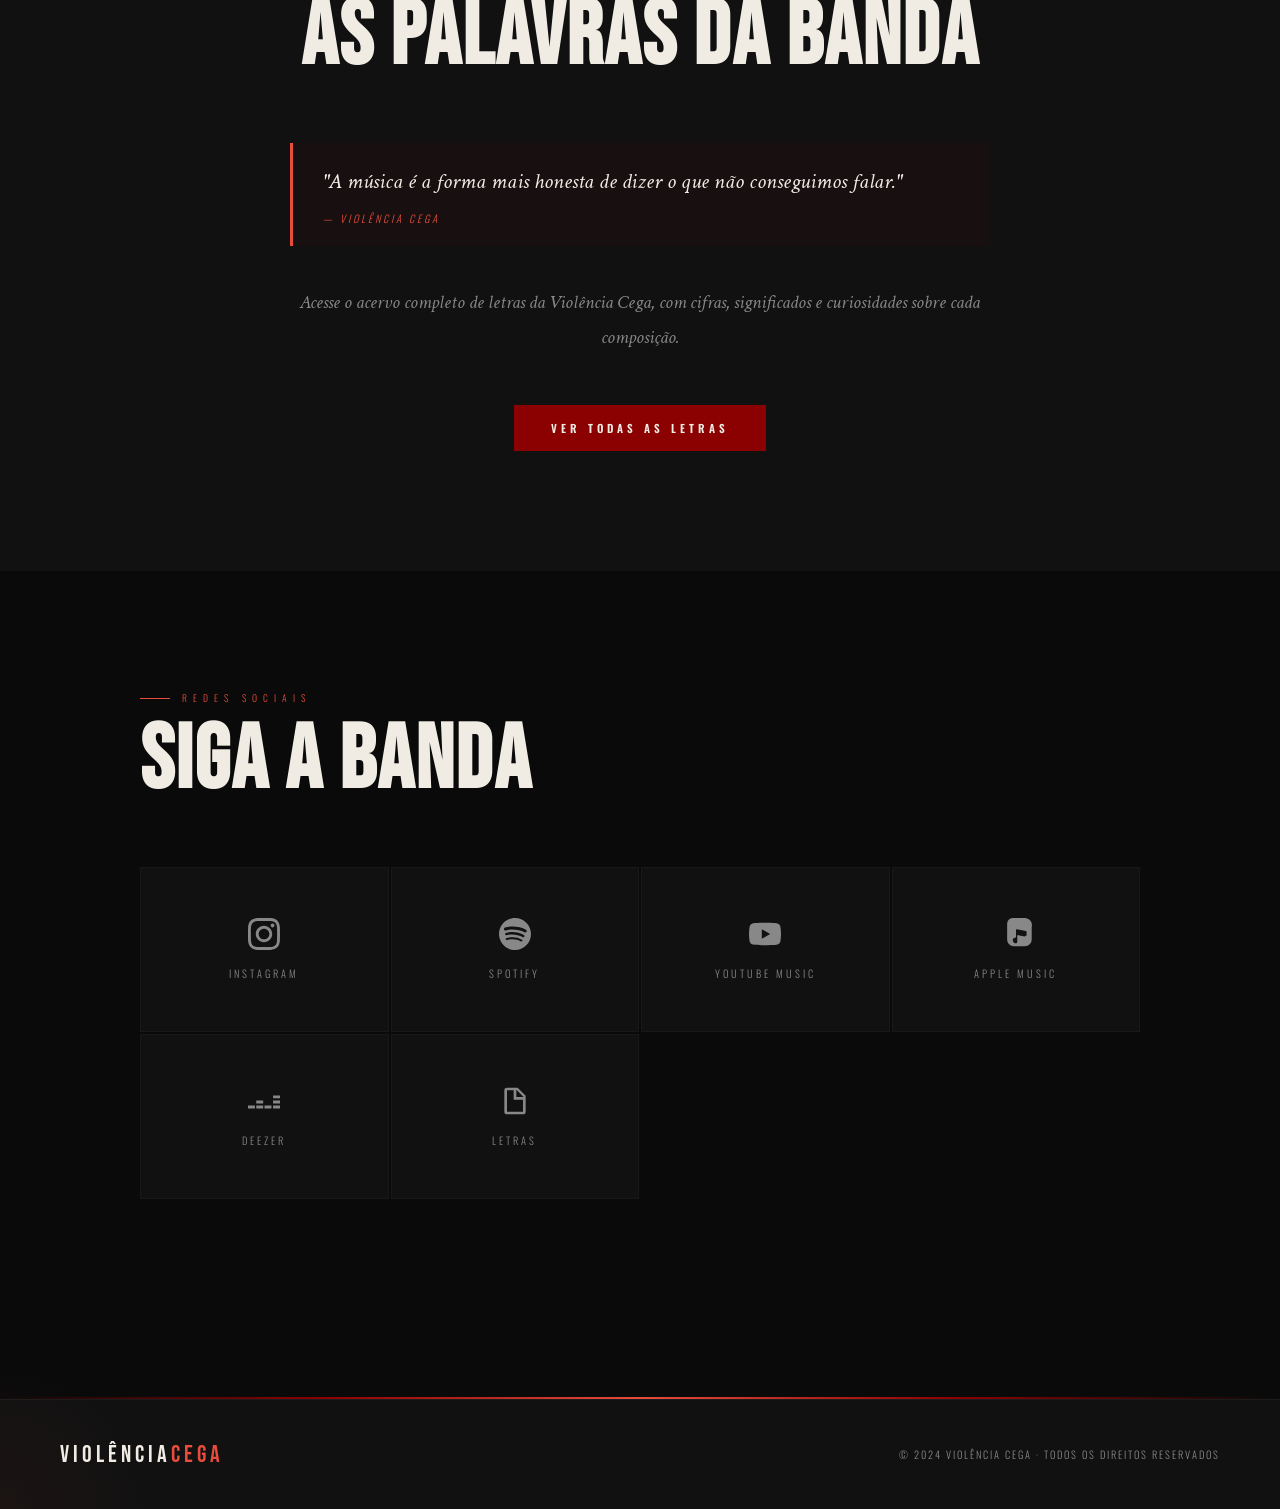
==== commit 0a522305: "fix: logo centralizada no hero" ====
--- a/index.html
+++ b/index.html
@@ -1,303 +1,423 @@
-<!DOCTYPE html>
+<!doctype html>
 <html lang="pt-BR">
-<head>
-  <meta charset="UTF-8" />
-  <meta name="viewport" content="width=device-width, initial-scale=1.0" />
-  <meta name="description" content="Violência Cega — Banda brasileira de rock. Ouça as músicas, acompanhe nas redes sociais e confira as letras." />
-  <meta property="og:title" content="Violência Cega — Banda Oficial" />
-  <meta property="og:description" content="Rock brasileiro com identidade. Ouça no Spotify, YouTube Music, Apple Music e muito mais." />
-  <meta property="og:type" content="website" />
-  <title>Violência Cega — Oficial</title>
-  <link rel="stylesheet" href="css/style.css" />
-  <link rel="preconnect" href="https://fonts.googleapis.com" />
-  <link rel="preconnect" href="https://fonts.gstatic.com" crossorigin />
-</head>
-<body>
-
-  <!-- ─── NAVIGATION ─── -->
-  <nav>
-    <a href="#hero" class="nav-logo">VIOLÊNCIA<span>CEGA</span></a>
-    <ul class="nav-links">
-      <li><a href="#sobre">Sobre</a></li>
-      <li><a href="#musica">Música</a></li>
-      <li><a href="#letras">Letras</a></li>
-      <li><a href="#contato">Contato</a></li>
-    </ul>
-    <div class="hamburger">
-      <span></span><span></span><span></span>
-    </div>
-  </nav>
-
-  <!-- ─── HERO ─── -->
-  <section id="hero">
-    <div class="hero-grid"></div>
-    <div class="hero-bg"></div>
-
-    <div class="hero-content">
-      <p class="hero-eyebrow">Banda Oficial · Rock Brasileiro</p>
-      <h1 class="hero-title">
-        VIOLÊNCIA
-        <span class="line-2">CEGA</span>
-        <span class="line-3">Desde o underground</span>
-      </h1>
-      <p class="hero-sub">
-        Som, letra e atitude. Uma banda que não pede licença para existir.
+  <head>
+    <meta charset="UTF-8" />
+    <meta name="viewport" content="width=device-width, initial-scale=1.0" />
+    <meta
+      name="description"
+      content="Violência Cega — Banda brasileira de rock. Ouça as músicas, acompanhe nas redes sociais e confira as letras."
+    />
+    <meta property="og:title" content="Violência Cega — Banda Oficial" />
+    <meta
+      property="og:description"
+      content="Rock brasileiro com identidade. Ouça no Spotify, YouTube Music, Apple Music e muito mais."
+    />
+    <meta property="og:type" content="website" />
+    <title>Violência Cega — Oficial</title>
+    <link rel="stylesheet" href="css/style.css" />
+    <link rel="preconnect" href="https://fonts.googleapis.com" />
+    <link rel="preconnect" href="https://fonts.gstatic.com" crossorigin />
+  </head>
+  <body>
+    <!-- ─── NAVIGATION ─── -->
+    <nav>
+      <a href="#hero" class="nav-logo">
+        <img
+          src="img/Violencia_Cega_1.jpg"
+          alt="Violência Cega"
+          class="nav-logo-img"
+        />
+      </a>
+      <ul class="nav-links">
+        <li><a href="#sobre">Sobre</a></li>
+        <li><a href="#musica">Música</a></li>
+        <li><a href="#letras">Letras</a></li>
+        <li><a href="#contato">Contato</a></li>
+      </ul>
+      <div class="hamburger"><span></span><span></span><span></span></div>
+    </nav>
+
+    <!-- ─── HERO ─── -->
+    <section id="hero">
+      <div class="hero-grid"></div>
+      <div class="hero-bg"></div>
+
+      <div class="hero-content">
+        <p class="hero-eyebrow">Banda Oficial · Rock Brasileiro</p>
+        <div
+          class="hero-logo-wrap"
+          style="opacity: 0; animation: fadeUp 0.9s ease 0.5s forwards"
+        >
+          <img
+            src="img/Violencia_Cega_1.jpg"
+            alt="Violência Cega"
+            class="hero-logo-img"
+          />
+        </div>
+        <p class="hero-sub">
+          Som, letra e atitude. Uma banda que não pede licença para existir.
+        </p>
+        <div class="hero-cta">
+          <a
+            href="https://open.spotify.com/intl-pt/artist/0Y5j3ZatwZnVwwQOwQ6WHF"
+            target="_blank"
+            rel="noopener"
+            class="btn-primary"
+            >Ouvir Agora</a
+          >
+          <a href="#sobre" class="btn-secondary">Conhecer a Banda</a>
+        </div>
+      </div>
+
+      <div class="scroll-indicator">
+        <div class="scroll-line"></div>
+        <span>Role</span>
+      </div>
+    </section>
+
+    <!-- ─── SOBRE ─── -->
+    <section id="sobre">
+      <div class="sobre-grid">
+        <div class="sobre-text reveal">
+          <p class="section-label">A Banda</p>
+          <h2 class="section-title">Quem Somos</h2>
+          <p>
+            <strong>Violência Cega</strong> é uma banda brasileira de rock que
+            carrega no nome a essência da sua música — crua, honesta e sem
+            filtro. Formada nas entranhas do underground nacional, a banda
+            construiu sua trajetória com suor, palco e muita estrada.
+          </p>
+          <p>
+            Com influências que transitam entre o hard rock, o heavy metal e o
+            rock alternativo brasileiro, a Violência Cega entrega composições
+            intensas que falam direto ao coração de quem não tem medo de sentir.
+          </p>
+          <p>
+            Do <strong>Acústico ao Vivo</strong> às gravações de estúdio, cada
+            produção é uma declaração de independência artística. A música como
+            resistência.
+          </p>
+          <a
+            href="#musica"
+            class="btn-primary"
+            style="margin-top: 30px; display: inline-block"
+            >Ver Discografia</a
+          >
+        </div>
+
+        <div class="sobre-stats reveal reveal-delay-2">
+          <div class="stat-box">
+            <div class="stat-number">+10</div>
+            <div class="stat-label">Anos de Estrada</div>
+          </div>
+          <div class="stat-box">
+            <div class="stat-number">4+</div>
+            <div class="stat-label">Plataformas</div>
+          </div>
+          <div class="stat-box">
+            <div class="stat-number">100%</div>
+            <div class="stat-label">Independente</div>
+          </div>
+          <div class="stat-box">
+            <div class="stat-number">∞</div>
+            <div class="stat-label">Atitude</div>
+          </div>
+        </div>
+      </div>
+    </section>
+
+    <!-- ─── MÚSICA ─── -->
+    <section id="musica">
+      <div class="musica-inner">
+        <div class="reveal">
+          <p class="section-label">Discografia</p>
+          <h2 class="section-title">Ouça Onde Quiser</h2>
+        </div>
+
+        <div class="playlists-grid">
+          <!-- Spotify -->
+          <a
+            href="https://open.spotify.com/intl-pt/artist/0Y5j3ZatwZnVwwQOwQ6WHF"
+            target="_blank"
+            rel="noopener"
+            class="playlist-card reveal reveal-delay-1"
+          >
+            <div class="playlist-card-inner">
+              <div class="platform-icon platform-spotify">
+                <svg
+                  xmlns="http://www.w3.org/2000/svg"
+                  viewBox="0 0 24 24"
+                  fill="white"
+                  width="26"
+                  height="26"
+                >
+                  <path
+                    d="M12 0C5.4 0 0 5.4 0 12s5.4 12 12 12 12-5.4 12-12S18.66 0 12 0zm5.521 17.34c-.24.359-.66.48-1.021.24-2.82-1.74-6.36-2.101-10.561-1.141-.418.122-.779-.179-.899-.539-.12-.421.18-.78.54-.9 4.56-1.021 8.52-.6 11.64 1.32.42.18.479.659.301 1.02zm1.44-3.3c-.301.42-.841.6-1.262.3-3.239-1.98-8.159-2.58-11.939-1.38-.479.12-1.02-.12-1.14-.6-.12-.48.12-1.021.6-1.141C9.6 9.9 15 10.561 18.72 12.84c.361.181.54.78.241 1.2zm.12-3.36C15.24 8.4 8.82 8.16 5.16 9.301c-.6.179-1.2-.181-1.38-.721-.18-.601.18-1.2.72-1.381 4.26-1.26 11.28-1.02 15.721 1.621.539.3.719 1.02.419 1.56-.299.421-1.02.599-1.559.3z"
+                  />
+                </svg>
+              </div>
+              <div class="platform-info">
+                <h3>Spotify</h3>
+                <p>Ouvir Artista</p>
+              </div>
+              <span class="platform-arrow">→</span>
+            </div>
+          </a>
+
+          <!-- YouTube Music -->
+          <a
+            href="https://music.youtube.com/channel/UCV63VMTgZwXCVS-ngYz9bRw"
+            target="_blank"
+            rel="noopener"
+            class="playlist-card reveal reveal-delay-2"
+          >
+            <div class="playlist-card-inner">
+              <div class="platform-icon platform-youtube">
+                <svg
+                  xmlns="http://www.w3.org/2000/svg"
+                  viewBox="0 0 24 24"
+                  fill="white"
+                  width="26"
+                  height="26"
+                >
+                  <path
+                    d="M12 0C5.376 0 0 5.376 0 12s5.376 12 12 12 12-5.376 12-12S18.624 0 12 0zm4.5 12l-7 4V8l7 4z"
+                  />
+                </svg>
+              </div>
+              <div class="platform-info">
+                <h3>YouTube Music</h3>
+                <p>Canal Oficial</p>
+              </div>
+              <span class="platform-arrow">→</span>
+            </div>
+          </a>
+
+          <!-- Apple Music -->
+          <a
+            href="https://music.apple.com/br/album/viol%C3%AAncia-cega-ac%C3%BAstico-ao-vivo/1598028226"
+            target="_blank"
+            rel="noopener"
+            class="playlist-card reveal reveal-delay-3"
+          >
+            <div class="playlist-card-inner">
+              <div class="platform-icon platform-apple">
+                <svg
+                  xmlns="http://www.w3.org/2000/svg"
+                  viewBox="0 0 24 24"
+                  fill="white"
+                  width="26"
+                  height="26"
+                >
+                  <path
+                    d="M23.994 6.124a9.23 9.23 0 00-.24-2.19c-.317-1.31-1.062-2.31-2.18-3.043a6.303 6.303 0 00-1.73-.75 10.69 10.69 0 00-1.317-.2c-.129-.009-.257-.013-.385-.013h-8.28c-1.77 0-3.28.96-4.03 2.4a4.944 4.944 0 00-.48 2.12v11.76c0 2.76 2.24 5.01 5.01 5.01h8.4c2.76 0 5.01-2.24 5.01-5.01V6.124zm-5.01 7.176c0 .33-.3.57-.63.51l-5.4-.99v4.92c0 .87-.87 1.5-1.71 1.17-1.17-.45-1.92-1.68-1.5-2.88.33-.93 1.29-1.5 2.25-1.38V9.144c0-.39.33-.69.72-.63l6.63 1.2c.33.06.57.36.57.69v2.88h-.93v-.01z"
+                  />
+                </svg>
+              </div>
+              <div class="platform-info">
+                <h3>Apple Music</h3>
+                <p>Acústico Ao Vivo</p>
+              </div>
+              <span class="platform-arrow">→</span>
+            </div>
+          </a>
+
+          <!-- Deezer -->
+          <a
+            href="https://www.deezer.com/br/album/276637292"
+            target="_blank"
+            rel="noopener"
+            class="playlist-card reveal reveal-delay-4"
+          >
+            <div class="playlist-card-inner">
+              <div class="platform-icon platform-deezer">
+                <svg
+                  xmlns="http://www.w3.org/2000/svg"
+                  viewBox="0 0 24 24"
+                  fill="white"
+                  width="26"
+                  height="26"
+                >
+                  <path
+                    d="M18.81 11.583H24v2.223h-5.19zm0-3.777H24v2.224h-5.19zm0 7.554H24v2.223h-5.19zM0 15.36h5.19v2.223H0zm6.19-3.777h5.19v2.223H6.19zm6.19 3.777H17.57v2.223H12.38zm-6.19 0h5.19v2.223H6.19z"
+                  />
+                </svg>
+              </div>
+              <div class="platform-info">
+                <h3>Deezer</h3>
+                <p>Ver Álbum</p>
+              </div>
+              <span class="platform-arrow">→</span>
+            </div>
+          </a>
+        </div>
+
+        <!-- Spotify Embed -->
+        <div class="embed-wrapper reveal">
+          <h3>Ouça no Spotify</h3>
+          <iframe
+            src="https://open.spotify.com/embed/artist/0Y5j3ZatwZnVwwQOwQ6WHF?utm_source=generator&theme=0"
+            width="100%"
+            height="352"
+            frameborder="0"
+            allowfullscreen=""
+            allow="
+              autoplay;
+              clipboard-write;
+              encrypted-media;
+              fullscreen;
+              picture-in-picture;
+            "
+            loading="lazy"
+          >
+          </iframe>
+        </div>
+      </div>
+    </section>
+
+    <!-- ─── LETRAS ─── -->
+    <section id="letras">
+      <div class="letras-inner">
+        <div class="reveal">
+          <p class="section-label">Letras</p>
+          <h2 class="section-title">As Palavras da Banda</h2>
+        </div>
+
+        <div class="letras-quote reveal reveal-delay-1">
+          <blockquote>
+            "A música é a forma mais honesta de dizer o que não conseguimos
+            falar."
+          </blockquote>
+          <cite>— Violência Cega</cite>
+        </div>
+
+        <p class="reveal reveal-delay-2">
+          Acesse o acervo completo de letras da Violência Cega, com cifras,
+          significados e curiosidades sobre cada composição.
+        </p>
+
+        <a
+          href="https://www.letras.mus.br/violencia-cega/"
+          target="_blank"
+          rel="noopener"
+          class="btn-primary reveal reveal-delay-3"
+          style="display: inline-block; margin-top: 10px"
+        >
+          Ver Todas as Letras
+        </a>
+      </div>
+    </section>
+
+    <!-- ─── CONTATO / REDES ─── -->
+    <section id="contato">
+      <div class="contato-inner">
+        <div class="reveal">
+          <p class="section-label">Redes Sociais</p>
+          <h2 class="section-title">Siga a Banda</h2>
+        </div>
+
+        <div class="social-grid">
+          <!-- Instagram -->
+          <a
+            href="https://www.instagram.com/violenciacegaoficial/"
+            target="_blank"
+            rel="noopener"
+            class="social-card instagram-card reveal reveal-delay-1"
+          >
+            <svg xmlns="http://www.w3.org/2000/svg" viewBox="0 0 24 24">
+              <path
+                d="M12 2.163c3.204 0 3.584.012 4.85.07 3.252.148 4.771 1.691 4.919 4.919.058 1.265.069 1.645.069 4.849 0 3.205-.012 3.584-.069 4.849-.149 3.225-1.664 4.771-4.919 4.919-1.266.058-1.644.07-4.85.07-3.204 0-3.584-.012-4.849-.07-3.26-.149-4.771-1.699-4.919-4.92-.058-1.265-.07-1.644-.07-4.849 0-3.204.013-3.583.07-4.849.149-3.227 1.664-4.771 4.919-4.919 1.266-.057 1.645-.069 4.849-.069zm0-2.163c-3.259 0-3.667.014-4.947.072-4.358.2-6.78 2.618-6.98 6.98-.059 1.281-.073 1.689-.073 4.948 0 3.259.014 3.668.072 4.948.2 4.358 2.618 6.78 6.98 6.98 1.281.058 1.689.072 4.948.072 3.259 0 3.668-.014 4.948-.072 4.354-.2 6.782-2.618 6.979-6.98.059-1.28.073-1.689.073-4.948 0-3.259-.014-3.667-.072-4.947-.196-4.354-2.617-6.78-6.979-6.98-1.281-.059-1.69-.073-4.949-.073zm0 5.838c-3.403 0-6.162 2.759-6.162 6.162s2.759 6.163 6.162 6.163 6.162-2.759 6.162-6.163c0-3.403-2.759-6.162-6.162-6.162zm0 10.162c-2.209 0-4-1.79-4-4 0-2.209 1.791-4 4-4s4 1.791 4 4c0 2.21-1.791 4-4 4zm6.406-11.845c-.796 0-1.441.645-1.441 1.44s.645 1.44 1.441 1.44c.795 0 1.439-.645 1.439-1.44s-.644-1.44-1.439-1.44z"
+              />
+            </svg>
+            <span>Instagram</span>
+          </a>
+
+          <!-- Spotify -->
+          <a
+            href="https://open.spotify.com/intl-pt/artist/0Y5j3ZatwZnVwwQOwQ6WHF"
+            target="_blank"
+            rel="noopener"
+            class="social-card spotify-card reveal reveal-delay-2"
+          >
+            <svg xmlns="http://www.w3.org/2000/svg" viewBox="0 0 24 24">
+              <path
+                d="M12 0C5.4 0 0 5.4 0 12s5.4 12 12 12 12-5.4 12-12S18.66 0 12 0zm5.521 17.34c-.24.359-.66.48-1.021.24-2.82-1.74-6.36-2.101-10.561-1.141-.418.122-.779-.179-.899-.539-.12-.421.18-.78.54-.9 4.56-1.021 8.52-.6 11.64 1.32.42.18.479.659.301 1.02zm1.44-3.3c-.301.42-.841.6-1.262.3-3.239-1.98-8.159-2.58-11.939-1.38-.479.12-1.02-.12-1.14-.6-.12-.48.12-1.021.6-1.141C9.6 9.9 15 10.561 18.72 12.84c.361.181.54.78.241 1.2zm.12-3.36C15.24 8.4 8.82 8.16 5.16 9.301c-.6.179-1.2-.181-1.38-.721-.18-.601.18-1.2.72-1.381 4.26-1.26 11.28-1.02 15.721 1.621.539.3.719 1.02.419 1.56-.299.421-1.02.599-1.559.3z"
+              />
+            </svg>
+            <span>Spotify</span>
+          </a>
+
+          <!-- YouTube Music -->
+          <a
+            href="https://music.youtube.com/channel/UCV63VMTgZwXCVS-ngYz9bRw"
+            target="_blank"
+            rel="noopener"
+            class="social-card youtube-card reveal reveal-delay-3"
+          >
+            <svg xmlns="http://www.w3.org/2000/svg" viewBox="0 0 24 24">
+              <path
+                d="M23.495 6.205a3.007 3.007 0 0 0-2.088-2.088c-1.87-.501-9.396-.501-9.396-.501s-7.507-.01-9.396.501A3.007 3.007 0 0 0 .527 6.205a31.247 31.247 0 0 0-.522 5.805 31.247 31.247 0 0 0 .522 5.783 3.007 3.007 0 0 0 2.088 2.088c1.868.502 9.396.502 9.396.502s7.506 0 9.396-.502a3.007 3.007 0 0 0 2.088-2.088 31.247 31.247 0 0 0 .5-5.783 31.247 31.247 0 0 0-.5-5.805zM9.609 15.601V8.408l6.264 3.602z"
+              />
+            </svg>
+            <span>YouTube Music</span>
+          </a>
+
+          <!-- Apple Music -->
+          <a
+            href="https://music.apple.com/br/album/viol%C3%AAncia-cega-ac%C3%BAstico-ao-vivo/1598028226"
+            target="_blank"
+            rel="noopener"
+            class="social-card apple-card reveal reveal-delay-1"
+          >
+            <svg xmlns="http://www.w3.org/2000/svg" viewBox="0 0 24 24">
+              <path
+                d="M23.994 6.124a9.23 9.23 0 00-.24-2.19c-.317-1.31-1.062-2.31-2.18-3.043a6.303 6.303 0 00-1.73-.75 10.69 10.69 0 00-1.317-.2c-.129-.009-.257-.013-.385-.013h-8.28c-1.77 0-3.28.96-4.03 2.4a4.944 4.944 0 00-.48 2.12v11.76c0 2.76 2.24 5.01 5.01 5.01h8.4c2.76 0 5.01-2.24 5.01-5.01V6.124zm-5.01 7.176c0 .33-.3.57-.63.51l-5.4-.99v4.92c0 .87-.87 1.5-1.71 1.17-1.17-.45-1.92-1.68-1.5-2.88.33-.93 1.29-1.5 2.25-1.38V9.144c0-.39.33-.69.72-.63l6.63 1.2c.33.06.57.36.57.69v2.88h-.93v-.01z"
+              />
+            </svg>
+            <span>Apple Music</span>
+          </a>
+
+          <!-- Deezer -->
+          <a
+            href="https://www.deezer.com/br/album/276637292"
+            target="_blank"
+            rel="noopener"
+            class="social-card deezer-card reveal reveal-delay-2"
+          >
+            <svg xmlns="http://www.w3.org/2000/svg" viewBox="0 0 24 24">
+              <path
+                d="M18.81 11.583H24v2.223h-5.19zm0-3.777H24v2.224h-5.19zm0 7.554H24v2.223h-5.19zM0 15.36h5.19v2.223H0zm6.19-3.777h5.19v2.223H6.19zm6.19 3.777H17.57v2.223H12.38zm-6.19 0h5.19v2.223H6.19z"
+              />
+            </svg>
+            <span>Deezer</span>
+          </a>
+
+          <!-- Letras -->
+          <a
+            href="https://www.letras.mus.br/violencia-cega/"
+            target="_blank"
+            rel="noopener"
+            class="social-card letras-card reveal reveal-delay-3"
+          >
+            <svg xmlns="http://www.w3.org/2000/svg" viewBox="0 0 24 24">
+              <path
+                d="M14 2H6a2 2 0 00-2 2v16a2 2 0 002 2h12a2 2 0 002-2V8l-6-6zm-1 1.5L18.5 9H13V3.5zM6 20V4h5v7h7v9H6z"
+              />
+            </svg>
+            <span>Letras</span>
+          </a>
+        </div>
+      </div>
+    </section>
+
+    <!-- ─── FOOTER ─── -->
+    <footer>
+      <div class="footer-logo">VIOLÊNCIA<span>CEGA</span></div>
+      <p class="footer-copy">
+        © 2024 Violência Cega · Todos os direitos reservados
       </p>
-      <div class="hero-cta">
-        <a href="https://open.spotify.com/intl-pt/artist/0Y5j3ZatwZnVwwQOwQ6WHF" target="_blank" rel="noopener" class="btn-primary">Ouvir Agora</a>
-        <a href="#sobre" class="btn-secondary">Conhecer a Banda</a>
-      </div>
-    </div>
-
-    <div class="scroll-indicator">
-      <div class="scroll-line"></div>
-      <span>Role</span>
-    </div>
-  </section>
-
-  <!-- ─── SOBRE ─── -->
-  <section id="sobre">
-    <div class="sobre-grid">
-      <div class="sobre-text reveal">
-        <p class="section-label">A Banda</p>
-        <h2 class="section-title">Quem Somos</h2>
-        <p>
-          <strong>Violência Cega</strong> é uma banda brasileira de rock que carrega no nome a essência da sua música — crua, honesta e sem filtro. Formada nas entranhas do underground nacional, a banda construiu sua trajetória com suor, palco e muita estrada.
-        </p>
-        <p>
-          Com influências que transitam entre o hard rock, o heavy metal e o rock alternativo brasileiro, a Violência Cega entrega composições intensas que falam direto ao coração de quem não tem medo de sentir.
-        </p>
-        <p>
-          Do <strong>Acústico ao Vivo</strong> às gravações de estúdio, cada produção é uma declaração de independência artística. A música como resistência.
-        </p>
-        <a href="#musica" class="btn-primary" style="margin-top:30px; display:inline-block;">Ver Discografia</a>
-      </div>
-
-      <div class="sobre-stats reveal reveal-delay-2">
-        <div class="stat-box">
-          <div class="stat-number">+10</div>
-          <div class="stat-label">Anos de Estrada</div>
-        </div>
-        <div class="stat-box">
-          <div class="stat-number">4+</div>
-          <div class="stat-label">Plataformas</div>
-        </div>
-        <div class="stat-box">
-          <div class="stat-number">100%</div>
-          <div class="stat-label">Independente</div>
-        </div>
-        <div class="stat-box">
-          <div class="stat-number">∞</div>
-          <div class="stat-label">Atitude</div>
-        </div>
-      </div>
-    </div>
-  </section>
-
-  <!-- ─── MÚSICA ─── -->
-  <section id="musica">
-    <div class="musica-inner">
-      <div class="reveal">
-        <p class="section-label">Discografia</p>
-        <h2 class="section-title">Ouça Onde Quiser</h2>
-      </div>
-
-      <div class="playlists-grid">
-        <!-- Spotify -->
-        <a href="https://open.spotify.com/intl-pt/artist/0Y5j3ZatwZnVwwQOwQ6WHF"
-           target="_blank" rel="noopener"
-           class="playlist-card reveal reveal-delay-1">
-          <div class="playlist-card-inner">
-            <div class="platform-icon platform-spotify">
-              <svg xmlns="http://www.w3.org/2000/svg" viewBox="0 0 24 24" fill="white" width="26" height="26">
-                <path d="M12 0C5.4 0 0 5.4 0 12s5.4 12 12 12 12-5.4 12-12S18.66 0 12 0zm5.521 17.34c-.24.359-.66.48-1.021.24-2.82-1.74-6.36-2.101-10.561-1.141-.418.122-.779-.179-.899-.539-.12-.421.18-.78.54-.9 4.56-1.021 8.52-.6 11.64 1.32.42.18.479.659.301 1.02zm1.44-3.3c-.301.42-.841.6-1.262.3-3.239-1.98-8.159-2.58-11.939-1.38-.479.12-1.02-.12-1.14-.6-.12-.48.12-1.021.6-1.141C9.6 9.9 15 10.561 18.72 12.84c.361.181.54.78.241 1.2zm.12-3.36C15.24 8.4 8.82 8.16 5.16 9.301c-.6.179-1.2-.181-1.38-.721-.18-.601.18-1.2.72-1.381 4.26-1.26 11.28-1.02 15.721 1.621.539.3.719 1.02.419 1.56-.299.421-1.02.599-1.559.3z"/>
-              </svg>
-            </div>
-            <div class="platform-info">
-              <h3>Spotify</h3>
-              <p>Ouvir Artista</p>
-            </div>
-            <span class="platform-arrow">→</span>
-          </div>
-        </a>
-
-        <!-- YouTube Music -->
-        <a href="https://music.youtube.com/channel/UCV63VMTgZwXCVS-ngYz9bRw"
-           target="_blank" rel="noopener"
-           class="playlist-card reveal reveal-delay-2">
-          <div class="playlist-card-inner">
-            <div class="platform-icon platform-youtube">
-              <svg xmlns="http://www.w3.org/2000/svg" viewBox="0 0 24 24" fill="white" width="26" height="26">
-                <path d="M12 0C5.376 0 0 5.376 0 12s5.376 12 12 12 12-5.376 12-12S18.624 0 12 0zm4.5 12l-7 4V8l7 4z"/>
-              </svg>
-            </div>
-            <div class="platform-info">
-              <h3>YouTube Music</h3>
-              <p>Canal Oficial</p>
-            </div>
-            <span class="platform-arrow">→</span>
-          </div>
-        </a>
-
-        <!-- Apple Music -->
-        <a href="https://music.apple.com/br/album/viol%C3%AAncia-cega-ac%C3%BAstico-ao-vivo/1598028226"
-           target="_blank" rel="noopener"
-           class="playlist-card reveal reveal-delay-3">
-          <div class="playlist-card-inner">
-            <div class="platform-icon platform-apple">
-              <svg xmlns="http://www.w3.org/2000/svg" viewBox="0 0 24 24" fill="white" width="26" height="26">
-                <path d="M23.994 6.124a9.23 9.23 0 00-.24-2.19c-.317-1.31-1.062-2.31-2.18-3.043a6.303 6.303 0 00-1.73-.75 10.69 10.69 0 00-1.317-.2c-.129-.009-.257-.013-.385-.013h-8.28c-1.77 0-3.28.96-4.03 2.4a4.944 4.944 0 00-.48 2.12v11.76c0 2.76 2.24 5.01 5.01 5.01h8.4c2.76 0 5.01-2.24 5.01-5.01V6.124zm-5.01 7.176c0 .33-.3.57-.63.51l-5.4-.99v4.92c0 .87-.87 1.5-1.71 1.17-1.17-.45-1.92-1.68-1.5-2.88.33-.93 1.29-1.5 2.25-1.38V9.144c0-.39.33-.69.72-.63l6.63 1.2c.33.06.57.36.57.69v2.88h-.93v-.01z"/>
-              </svg>
-            </div>
-            <div class="platform-info">
-              <h3>Apple Music</h3>
-              <p>Acústico Ao Vivo</p>
-            </div>
-            <span class="platform-arrow">→</span>
-          </div>
-        </a>
-
-        <!-- Deezer -->
-        <a href="https://www.deezer.com/br/album/276637292"
-           target="_blank" rel="noopener"
-           class="playlist-card reveal reveal-delay-4">
-          <div class="playlist-card-inner">
-            <div class="platform-icon platform-deezer">
-              <svg xmlns="http://www.w3.org/2000/svg" viewBox="0 0 24 24" fill="white" width="26" height="26">
-                <path d="M18.81 11.583H24v2.223h-5.19zm0-3.777H24v2.224h-5.19zm0 7.554H24v2.223h-5.19zM0 15.36h5.19v2.223H0zm6.19-3.777h5.19v2.223H6.19zm6.19 3.777H17.57v2.223H12.38zm-6.19 0h5.19v2.223H6.19z"/>
-              </svg>
-            </div>
-            <div class="platform-info">
-              <h3>Deezer</h3>
-              <p>Ver Álbum</p>
-            </div>
-            <span class="platform-arrow">→</span>
-          </div>
-        </a>
-      </div>
-
-      <!-- Spotify Embed -->
-      <div class="embed-wrapper reveal">
-        <h3>Ouça no Spotify</h3>
-        <iframe
-          src="https://open.spotify.com/embed/artist/0Y5j3ZatwZnVwwQOwQ6WHF?utm_source=generator&theme=0"
-          width="100%"
-          height="352"
-          frameBorder="0"
-          allowfullscreen=""
-          allow="autoplay; clipboard-write; encrypted-media; fullscreen; picture-in-picture"
-          loading="lazy">
-        </iframe>
-      </div>
-    </div>
-  </section>
-
-  <!-- ─── LETRAS ─── -->
-  <section id="letras">
-    <div class="letras-inner">
-      <div class="reveal">
-        <p class="section-label">Letras</p>
-        <h2 class="section-title">As Palavras da Banda</h2>
-      </div>
-
-      <div class="letras-quote reveal reveal-delay-1">
-        <blockquote>
-          "A música é a forma mais honesta de dizer o que não conseguimos falar."
-        </blockquote>
-        <cite>— Violência Cega</cite>
-      </div>
-
-      <p class="reveal reveal-delay-2">
-        Acesse o acervo completo de letras da Violência Cega, com cifras, significados e curiosidades sobre cada composição.
-      </p>
-
-      <a href="https://www.letras.mus.br/violencia-cega/"
-         target="_blank" rel="noopener"
-         class="btn-primary reveal reveal-delay-3"
-         style="display: inline-block; margin-top: 10px;">
-        Ver Todas as Letras
-      </a>
-    </div>
-  </section>
-
-  <!-- ─── CONTATO / REDES ─── -->
-  <section id="contato">
-    <div class="contato-inner">
-      <div class="reveal">
-        <p class="section-label">Redes Sociais</p>
-        <h2 class="section-title">Siga a Banda</h2>
-      </div>
-
-      <div class="social-grid">
-        <!-- Instagram -->
-        <a href="https://www.instagram.com/violenciacegaoficial/"
-           target="_blank" rel="noopener"
-           class="social-card instagram-card reveal reveal-delay-1">
-          <svg xmlns="http://www.w3.org/2000/svg" viewBox="0 0 24 24">
-            <path d="M12 2.163c3.204 0 3.584.012 4.85.07 3.252.148 4.771 1.691 4.919 4.919.058 1.265.069 1.645.069 4.849 0 3.205-.012 3.584-.069 4.849-.149 3.225-1.664 4.771-4.919 4.919-1.266.058-1.644.07-4.85.07-3.204 0-3.584-.012-4.849-.07-3.26-.149-4.771-1.699-4.919-4.92-.058-1.265-.07-1.644-.07-4.849 0-3.204.013-3.583.07-4.849.149-3.227 1.664-4.771 4.919-4.919 1.266-.057 1.645-.069 4.849-.069zm0-2.163c-3.259 0-3.667.014-4.947.072-4.358.2-6.78 2.618-6.98 6.98-.059 1.281-.073 1.689-.073 4.948 0 3.259.014 3.668.072 4.948.2 4.358 2.618 6.78 6.98 6.98 1.281.058 1.689.072 4.948.072 3.259 0 3.668-.014 4.948-.072 4.354-.2 6.782-2.618 6.979-6.98.059-1.28.073-1.689.073-4.948 0-3.259-.014-3.667-.072-4.947-.196-4.354-2.617-6.78-6.979-6.98-1.281-.059-1.69-.073-4.949-.073zm0 5.838c-3.403 0-6.162 2.759-6.162 6.162s2.759 6.163 6.162 6.163 6.162-2.759 6.162-6.163c0-3.403-2.759-6.162-6.162-6.162zm0 10.162c-2.209 0-4-1.79-4-4 0-2.209 1.791-4 4-4s4 1.791 4 4c0 2.21-1.791 4-4 4zm6.406-11.845c-.796 0-1.441.645-1.441 1.44s.645 1.44 1.441 1.44c.795 0 1.439-.645 1.439-1.44s-.644-1.44-1.439-1.44z"/>
-          </svg>
-          <span>Instagram</span>
-        </a>
-
-        <!-- Spotify -->
-        <a href="https://open.spotify.com/intl-pt/artist/0Y5j3ZatwZnVwwQOwQ6WHF"
-           target="_blank" rel="noopener"
-           class="social-card spotify-card reveal reveal-delay-2">
-          <svg xmlns="http://www.w3.org/2000/svg" viewBox="0 0 24 24">
-            <path d="M12 0C5.4 0 0 5.4 0 12s5.4 12 12 12 12-5.4 12-12S18.66 0 12 0zm5.521 17.34c-.24.359-.66.48-1.021.24-2.82-1.74-6.36-2.101-10.561-1.141-.418.122-.779-.179-.899-.539-.12-.421.18-.78.54-.9 4.56-1.021 8.52-.6 11.64 1.32.42.18.479.659.301 1.02zm1.44-3.3c-.301.42-.841.6-1.262.3-3.239-1.98-8.159-2.58-11.939-1.38-.479.12-1.02-.12-1.14-.6-.12-.48.12-1.021.6-1.141C9.6 9.9 15 10.561 18.72 12.84c.361.181.54.78.241 1.2zm.12-3.36C15.24 8.4 8.82 8.16 5.16 9.301c-.6.179-1.2-.181-1.38-.721-.18-.601.18-1.2.72-1.381 4.26-1.26 11.28-1.02 15.721 1.621.539.3.719 1.02.419 1.56-.299.421-1.02.599-1.559.3z"/>
-          </svg>
-          <span>Spotify</span>
-        </a>
-
-        <!-- YouTube Music -->
-        <a href="https://music.youtube.com/channel/UCV63VMTgZwXCVS-ngYz9bRw"
-           target="_blank" rel="noopener"
-           class="social-card youtube-card reveal reveal-delay-3">
-          <svg xmlns="http://www.w3.org/2000/svg" viewBox="0 0 24 24">
-            <path d="M23.495 6.205a3.007 3.007 0 0 0-2.088-2.088c-1.87-.501-9.396-.501-9.396-.501s-7.507-.01-9.396.501A3.007 3.007 0 0 0 .527 6.205a31.247 31.247 0 0 0-.522 5.805 31.247 31.247 0 0 0 .522 5.783 3.007 3.007 0 0 0 2.088 2.088c1.868.502 9.396.502 9.396.502s7.506 0 9.396-.502a3.007 3.007 0 0 0 2.088-2.088 31.247 31.247 0 0 0 .5-5.783 31.247 31.247 0 0 0-.5-5.805zM9.609 15.601V8.408l6.264 3.602z"/>
-          </svg>
-          <span>YouTube Music</span>
-        </a>
-
-        <!-- Apple Music -->
-        <a href="https://music.apple.com/br/album/viol%C3%AAncia-cega-ac%C3%BAstico-ao-vivo/1598028226"
-           target="_blank" rel="noopener"
-           class="social-card apple-card reveal reveal-delay-1">
-          <svg xmlns="http://www.w3.org/2000/svg" viewBox="0 0 24 24">
-            <path d="M23.994 6.124a9.23 9.23 0 00-.24-2.19c-.317-1.31-1.062-2.31-2.18-3.043a6.303 6.303 0 00-1.73-.75 10.69 10.69 0 00-1.317-.2c-.129-.009-.257-.013-.385-.013h-8.28c-1.77 0-3.28.96-4.03 2.4a4.944 4.944 0 00-.48 2.12v11.76c0 2.76 2.24 5.01 5.01 5.01h8.4c2.76 0 5.01-2.24 5.01-5.01V6.124zm-5.01 7.176c0 .33-.3.57-.63.51l-5.4-.99v4.92c0 .87-.87 1.5-1.71 1.17-1.17-.45-1.92-1.68-1.5-2.88.33-.93 1.29-1.5 2.25-1.38V9.144c0-.39.33-.69.72-.63l6.63 1.2c.33.06.57.36.57.69v2.88h-.93v-.01z"/>
-          </svg>
-          <span>Apple Music</span>
-        </a>
-
-        <!-- Deezer -->
-        <a href="https://www.deezer.com/br/album/276637292"
-           target="_blank" rel="noopener"
-           class="social-card deezer-card reveal reveal-delay-2">
-          <svg xmlns="http://www.w3.org/2000/svg" viewBox="0 0 24 24">
-            <path d="M18.81 11.583H24v2.223h-5.19zm0-3.777H24v2.224h-5.19zm0 7.554H24v2.223h-5.19zM0 15.36h5.19v2.223H0zm6.19-3.777h5.19v2.223H6.19zm6.19 3.777H17.57v2.223H12.38zm-6.19 0h5.19v2.223H6.19z"/>
-          </svg>
-          <span>Deezer</span>
-        </a>
-
-        <!-- Letras -->
-        <a href="https://www.letras.mus.br/violencia-cega/"
-           target="_blank" rel="noopener"
-           class="social-card letras-card reveal reveal-delay-3">
-          <svg xmlns="http://www.w3.org/2000/svg" viewBox="0 0 24 24">
-            <path d="M14 2H6a2 2 0 00-2 2v16a2 2 0 002 2h12a2 2 0 002-2V8l-6-6zm-1 1.5L18.5 9H13V3.5zM6 20V4h5v7h7v9H6z"/>
-          </svg>
-          <span>Letras</span>
-        </a>
-      </div>
-    </div>
-  </section>
-
-  <!-- ─── FOOTER ─── -->
-  <footer>
-    <div class="footer-logo">VIOLÊNCIA<span>CEGA</span></div>
-    <p class="footer-copy">© 2024 Violência Cega · Todos os direitos reservados</p>
-  </footer>
-
-  <script src="js/main.js"></script>
-</body>
+    </footer>
+
+    <script src="js/main.js"></script>
+  </body>
 </html>
--- a/css/style.css
+++ b/css/style.css
@@ -0,0 +1,779 @@
+@import url('https://fonts.googleapis.com/css2?family=Bebas+Neue&family=Oswald:wght@300;400;600;700&family=Crimson+Text:ital,wght@0,400;0,600;1,400&display=swap');
+
+:root {
+  --black: #0a0a0a;
+  --dark: #111111;
+  --blood: #8b0000;
+  --red: #c0392b;
+  --crimson: #e74c3c;
+  --ember: #ff6b35;
+  --white: #f0ece4;
+  --gray: #888888;
+  --light-gray: #cccccc;
+  --gold: #c9a84c;
+}
+
+*, *::before, *::after {
+  box-sizing: border-box;
+  margin: 0;
+  padding: 0;
+}
+
+html {
+  scroll-behavior: smooth;
+}
+
+body {
+  background-color: var(--black);
+  color: var(--white);
+  font-family: 'Oswald', sans-serif;
+  font-weight: 300;
+  overflow-x: hidden;
+  cursor: default;
+}
+
+/* Scrollbar */
+::-webkit-scrollbar { width: 4px; }
+::-webkit-scrollbar-track { background: var(--dark); }
+::-webkit-scrollbar-thumb { background: var(--blood); }
+
+/* ─── NOISE OVERLAY ─── */
+body::before {
+  content: '';
+  position: fixed;
+  inset: 0;
+  background-image: url("data:image/svg+xml,%3Csvg viewBox='0 0 256 256' xmlns='http://www.w3.org/2000/svg'%3E%3Cfilter id='noise'%3E%3CfeTurbulence type='fractalNoise' baseFrequency='0.9' numOctaves='4' stitchTiles='stitch'/%3E%3C/filter%3E%3Crect width='100%25' height='100%25' filter='url(%23noise)' opacity='0.04'/%3E%3C/svg%3E");
+  pointer-events: none;
+  z-index: 9999;
+  opacity: 0.6;
+}
+
+/* ─── NAVIGATION ─── */
+nav {
+  position: fixed;
+  top: 0;
+  width: 100%;
+  z-index: 100;
+  padding: 20px 60px;
+  display: flex;
+  justify-content: space-between;
+  align-items: center;
+  transition: background 0.4s ease;
+}
+
+nav.scrolled {
+  background: rgba(10, 10, 10, 0.95);
+  backdrop-filter: blur(10px);
+  border-bottom: 1px solid rgba(139, 0, 0, 0.3);
+}
+
+.nav-logo {
+  font-family: 'Bebas Neue', sans-serif;
+  font-size: 1.8rem;
+  letter-spacing: 4px;
+  color: var(--white);
+  text-decoration: none;
+}
+
+.nav-logo span {
+  color: var(--crimson);
+}
+
+.nav-links {
+  display: flex;
+  gap: 40px;
+  list-style: none;
+}
+
+.nav-links a {
+  text-decoration: none;
+  color: var(--gray);
+  font-size: 0.75rem;
+  letter-spacing: 3px;
+  text-transform: uppercase;
+  transition: color 0.3s;
+  position: relative;
+}
+
+.nav-links a::after {
+  content: '';
+  position: absolute;
+  bottom: -4px;
+  left: 0;
+  width: 0;
+  height: 1px;
+  background: var(--crimson);
+  transition: width 0.3s;
+}
+
+.nav-links a:hover {
+  color: var(--white);
+}
+
+.nav-links a:hover::after {
+  width: 100%;
+}
+
+/* ─── HAMBURGER ─── */
+.hamburger {
+  display: none;
+  flex-direction: column;
+  gap: 5px;
+  cursor: pointer;
+  z-index: 200;
+}
+
+.hamburger span {
+  display: block;
+  width: 28px;
+  height: 2px;
+  background: var(--white);
+  transition: all 0.3s;
+}
+
+.hamburger.active span:nth-child(1) { transform: translateY(7px) rotate(45deg); }
+.hamburger.active span:nth-child(2) { opacity: 0; }
+.hamburger.active span:nth-child(3) { transform: translateY(-7px) rotate(-45deg); }
+
+.nav-logo-img {
+  height: 48px;
+  width: 48px;
+  object-fit: cover;
+  border-radius: 50%;
+  border: 2px solid rgba(139,0,0,0.5);
+  transition: border-color 0.3s, box-shadow 0.3s;
+}
+
+.nav-logo-img:hover {
+  border-color: var(--crimson);
+  box-shadow: 0 0 16px rgba(192,57,43,0.5);
+}
+
+.hero-logo-wrap {
+  margin-bottom: 30px;
+}
+
+.hero-logo-img {
+  width: clamp(300px, 50vw, 560px);
+  height: auto;
+  border-radius: 50%;
+  display: block;
+  filter: drop-shadow(0 0 40px rgba(192,57,43,0.5)) drop-shadow(0 0 80px rgba(139,0,0,0.3));
+  transition: filter 0.4s;
+}
+
+.hero-logo-img:hover {
+  filter: drop-shadow(0 0 60px rgba(220,80,40,0.7)) drop-shadow(0 0 100px rgba(180,30,0,0.4));
+}
+
+
+#hero {
+  height: 100vh;
+  min-height: 700px;
+  position: relative;
+  display: flex;
+  align-items: center;
+  justify-content: center;
+  overflow: hidden;
+}
+
+.hero-bg {
+  position: absolute;
+  inset: 0;
+  background:
+    radial-gradient(ellipse at 30% 60%, rgba(139,0,0,0.25) 0%, transparent 55%),
+    radial-gradient(ellipse at 80% 20%, rgba(192,57,43,0.1) 0%, transparent 45%),
+    linear-gradient(180deg, transparent 0%, rgba(10,10,10,0.8) 60%, var(--black) 100%);
+  z-index: 1;
+}
+
+.hero-grid {
+  position: absolute;
+  inset: 0;
+  background-image:
+    linear-gradient(rgba(139,0,0,0.06) 1px, transparent 1px),
+    linear-gradient(90deg, rgba(139,0,0,0.06) 1px, transparent 1px);
+  background-size: 80px 80px;
+  z-index: 0;
+}
+
+.hero-content {
+  position: relative;
+  z-index: 2;
+  padding: 100px 40px 60px;
+  display: flex;
+  flex-direction: column;
+  align-items: center;
+  text-align: center;
+  max-width: 800px;
+  width: 100%;
+}
+
+.hero-eyebrow {
+  font-size: 0.7rem;
+  letter-spacing: 6px;
+  text-transform: uppercase;
+  color: var(--crimson);
+  margin-bottom: 16px;
+  opacity: 0;
+  animation: fadeUp 0.8s ease 0.3s forwards;
+  text-align: center;
+}
+
+.hero-title {
+  font-family: 'Bebas Neue', sans-serif;
+  font-size: clamp(5rem, 14vw, 13rem);
+  line-height: 0.88;
+  letter-spacing: 2px;
+  opacity: 0;
+  animation: fadeUp 0.9s ease 0.5s forwards;
+}
+
+.hero-title .line-2 {
+  color: var(--crimson);
+  display: block;
+  margin-left: 40px;
+}
+
+.hero-title .line-3 {
+  display: block;
+  font-size: clamp(2rem, 5vw, 5rem);
+  color: var(--gray);
+  letter-spacing: 8px;
+  margin-top: 10px;
+}
+
+.hero-sub {
+  margin-top: 20px;
+  font-family: 'Crimson Text', serif;
+  font-style: italic;
+  font-size: 1.2rem;
+  color: var(--light-gray);
+  max-width: 500px;
+  opacity: 0;
+  animation: fadeUp 0.8s ease 0.8s forwards;
+  text-align: center;
+}
+
+.hero-cta {
+  margin-top: 36px;
+  display: flex;
+  gap: 20px;
+  opacity: 0;
+  animation: fadeUp 0.8s ease 1s forwards;
+  justify-content: center;
+}
+
+.btn-primary {
+  display: inline-block;
+  padding: 14px 36px;
+  background: var(--blood);
+  color: var(--white);
+  text-decoration: none;
+  font-size: 0.7rem;
+  letter-spacing: 4px;
+  text-transform: uppercase;
+  border: 1px solid var(--blood);
+  transition: all 0.3s;
+  font-family: 'Oswald', sans-serif;
+  font-weight: 600;
+}
+
+.btn-primary:hover {
+  background: var(--crimson);
+  border-color: var(--crimson);
+  transform: translateY(-2px);
+  box-shadow: 0 10px 30px rgba(192, 57, 43, 0.4);
+}
+
+.btn-secondary {
+  display: inline-block;
+  padding: 14px 36px;
+  background: transparent;
+  color: var(--white);
+  text-decoration: none;
+  font-size: 0.7rem;
+  letter-spacing: 4px;
+  text-transform: uppercase;
+  border: 1px solid rgba(240, 236, 228, 0.3);
+  transition: all 0.3s;
+  font-family: 'Oswald', sans-serif;
+  font-weight: 400;
+}
+
+.btn-secondary:hover {
+  border-color: var(--white);
+  transform: translateY(-2px);
+}
+
+/* Scroll indicator */
+.scroll-indicator {
+  position: absolute;
+  bottom: 30px;
+  right: 60px;
+  z-index: 2;
+  display: flex;
+  flex-direction: column;
+  align-items: center;
+  gap: 8px;
+  opacity: 0;
+  animation: fadeIn 1s ease 1.5s forwards;
+}
+
+.scroll-indicator span {
+  font-size: 0.55rem;
+  letter-spacing: 4px;
+  text-transform: uppercase;
+  color: var(--gray);
+  writing-mode: vertical-rl;
+}
+
+.scroll-line {
+  width: 1px;
+  height: 60px;
+  background: linear-gradient(to bottom, var(--crimson), transparent);
+  animation: scrollPulse 2s ease-in-out infinite;
+}
+
+/* ─── SECTIONS GENERIC ─── */
+section {
+  padding: 120px 60px;
+}
+
+.section-label {
+  font-size: 0.6rem;
+  letter-spacing: 6px;
+  text-transform: uppercase;
+  color: var(--crimson);
+  margin-bottom: 12px;
+  display: flex;
+  align-items: center;
+  gap: 12px;
+}
+
+.section-label::before {
+  content: '';
+  display: inline-block;
+  width: 30px;
+  height: 1px;
+  background: var(--crimson);
+}
+
+.section-title {
+  font-family: 'Bebas Neue', sans-serif;
+  font-size: clamp(3rem, 7vw, 6rem);
+  line-height: 1;
+  letter-spacing: 2px;
+  margin-bottom: 60px;
+}
+
+/* ─── SOBRE ─── */
+#sobre {
+  background: var(--dark);
+  position: relative;
+  overflow: hidden;
+}
+
+#sobre::before {
+  content: 'VC';
+  position: absolute;
+  right: -20px;
+  top: 50%;
+  transform: translateY(-50%);
+  font-family: 'Bebas Neue', sans-serif;
+  font-size: 30vw;
+  color: rgba(139,0,0,0.04);
+  line-height: 1;
+  pointer-events: none;
+  user-select: none;
+}
+
+.sobre-grid {
+  display: grid;
+  grid-template-columns: 1fr 1fr;
+  gap: 80px;
+  align-items: center;
+  max-width: 1200px;
+  margin: 0 auto;
+}
+
+.sobre-text p {
+  font-family: 'Crimson Text', serif;
+  font-size: 1.15rem;
+  line-height: 1.9;
+  color: var(--light-gray);
+  margin-bottom: 20px;
+}
+
+.sobre-text p strong {
+  color: var(--white);
+  font-weight: 600;
+}
+
+.sobre-stats {
+  display: grid;
+  grid-template-columns: 1fr 1fr;
+  gap: 2px;
+}
+
+.stat-box {
+  background: rgba(139,0,0,0.08);
+  border: 1px solid rgba(139,0,0,0.15);
+  padding: 40px 30px;
+  text-align: center;
+  transition: all 0.3s;
+}
+
+.stat-box:hover {
+  background: rgba(139,0,0,0.15);
+  border-color: rgba(192,57,43,0.4);
+}
+
+.stat-number {
+  font-family: 'Bebas Neue', sans-serif;
+  font-size: 3.5rem;
+  color: var(--crimson);
+  line-height: 1;
+  margin-bottom: 8px;
+}
+
+.stat-label {
+  font-size: 0.65rem;
+  letter-spacing: 3px;
+  text-transform: uppercase;
+  color: var(--gray);
+}
+
+/* ─── MÚSICA ─── */
+#musica {
+  background: var(--black);
+}
+
+.musica-inner {
+  max-width: 1200px;
+  margin: 0 auto;
+}
+
+.playlists-grid {
+  display: grid;
+  grid-template-columns: repeat(auto-fit, minmax(280px, 1fr));
+  gap: 30px;
+  margin-bottom: 60px;
+}
+
+.playlist-card {
+  background: var(--dark);
+  border: 1px solid rgba(255,255,255,0.05);
+  overflow: hidden;
+  transition: all 0.4s;
+  text-decoration: none;
+  color: inherit;
+  display: block;
+  position: relative;
+}
+
+.playlist-card::before {
+  content: '';
+  position: absolute;
+  bottom: 0;
+  left: 0;
+  width: 100%;
+  height: 3px;
+  background: var(--crimson);
+  transform: scaleX(0);
+  transition: transform 0.3s;
+  transform-origin: left;
+}
+
+.playlist-card:hover::before {
+  transform: scaleX(1);
+}
+
+.playlist-card:hover {
+  transform: translateY(-6px);
+  border-color: rgba(192,57,43,0.3);
+  box-shadow: 0 20px 50px rgba(0,0,0,0.5);
+}
+
+.playlist-card-inner {
+  padding: 30px;
+  display: flex;
+  align-items: center;
+  gap: 20px;
+}
+
+.platform-icon {
+  width: 50px;
+  height: 50px;
+  border-radius: 50%;
+  display: flex;
+  align-items: center;
+  justify-content: center;
+  font-size: 1.4rem;
+  flex-shrink: 0;
+}
+
+.platform-spotify { background: #1DB954; }
+.platform-youtube { background: #FF0000; }
+.platform-apple { background: #FC3C44; }
+.platform-deezer { background: #a238ff; }
+
+.platform-info h3 {
+  font-size: 0.8rem;
+  letter-spacing: 2px;
+  text-transform: uppercase;
+  color: var(--gray);
+  margin-bottom: 4px;
+}
+
+.platform-info p {
+  font-family: 'Bebas Neue', sans-serif;
+  font-size: 1.3rem;
+  letter-spacing: 1px;
+  color: var(--white);
+}
+
+.platform-arrow {
+  margin-left: auto;
+  color: var(--gray);
+  font-size: 1.2rem;
+  transition: all 0.3s;
+}
+
+.playlist-card:hover .platform-arrow {
+  color: var(--crimson);
+  transform: translateX(5px);
+}
+
+/* Embedded player */
+.embed-wrapper {
+  background: var(--dark);
+  border: 1px solid rgba(255,255,255,0.06);
+  padding: 30px;
+  margin-top: 20px;
+}
+
+.embed-wrapper h3 {
+  font-family: 'Bebas Neue', sans-serif;
+  font-size: 1.8rem;
+  letter-spacing: 2px;
+  margin-bottom: 20px;
+  color: var(--white);
+}
+
+.embed-wrapper iframe {
+  width: 100%;
+  border: none;
+}
+
+/* ─── LETRAS ─── */
+#letras {
+  background: var(--dark);
+  text-align: center;
+}
+
+.letras-inner {
+  max-width: 700px;
+  margin: 0 auto;
+}
+
+.letras-inner p {
+  font-family: 'Crimson Text', serif;
+  font-style: italic;
+  font-size: 1.2rem;
+  color: var(--gray);
+  margin-bottom: 40px;
+  line-height: 1.8;
+}
+
+.letras-quote {
+  border-left: 3px solid var(--crimson);
+  padding: 20px 30px;
+  margin: 40px 0;
+  text-align: left;
+  background: rgba(139,0,0,0.06);
+}
+
+.letras-quote blockquote {
+  font-family: 'Crimson Text', serif;
+  font-style: italic;
+  font-size: 1.4rem;
+  line-height: 1.7;
+  color: var(--white);
+}
+
+.letras-quote cite {
+  display: block;
+  margin-top: 10px;
+  font-size: 0.65rem;
+  letter-spacing: 3px;
+  text-transform: uppercase;
+  color: var(--crimson);
+}
+
+/* ─── CONTATO ─── */
+#contato {
+  background: var(--black);
+  position: relative;
+  overflow: hidden;
+}
+
+#contato::after {
+  content: '';
+  position: absolute;
+  bottom: 0;
+  left: 0;
+  right: 0;
+  height: 2px;
+  background: linear-gradient(90deg, transparent, var(--blood), var(--crimson), var(--blood), transparent);
+}
+
+.contato-inner {
+  max-width: 1000px;
+  margin: 0 auto;
+}
+
+.social-grid {
+  display: grid;
+  grid-template-columns: repeat(auto-fit, minmax(200px, 1fr));
+  gap: 2px;
+  margin-bottom: 80px;
+}
+
+.social-card {
+  display: flex;
+  flex-direction: column;
+  align-items: center;
+  justify-content: center;
+  padding: 50px 20px;
+  text-decoration: none;
+  color: var(--gray);
+  background: var(--dark);
+  border: 1px solid rgba(255,255,255,0.03);
+  transition: all 0.3s;
+  gap: 16px;
+  text-align: center;
+}
+
+.social-card:hover {
+  color: var(--white);
+  background: rgba(139,0,0,0.1);
+  border-color: rgba(192,57,43,0.3);
+  transform: translateY(-4px);
+}
+
+.social-card svg {
+  width: 32px;
+  height: 32px;
+  fill: currentColor;
+  transition: color 0.3s;
+}
+
+.social-card span {
+  font-size: 0.65rem;
+  letter-spacing: 3px;
+  text-transform: uppercase;
+}
+
+.social-card:hover svg {
+  color: var(--crimson);
+}
+
+.instagram-card:hover { color: #E1306C; border-color: rgba(225, 48, 108, 0.4); }
+.spotify-card:hover { color: #1DB954; border-color: rgba(29, 185, 84, 0.4); }
+.youtube-card:hover { color: #FF0000; border-color: rgba(255, 0, 0, 0.4); }
+.apple-card:hover { color: #FC3C44; border-color: rgba(252, 60, 68, 0.4); }
+.deezer-card:hover { color: #a238ff; border-color: rgba(162, 56, 255, 0.4); }
+.letras-card:hover { color: var(--gold); border-color: rgba(201, 168, 76, 0.4); }
+
+/* ─── FOOTER ─── */
+footer {
+  background: var(--dark);
+  padding: 40px 60px;
+  display: flex;
+  justify-content: space-between;
+  align-items: center;
+  border-top: 1px solid rgba(255,255,255,0.05);
+}
+
+.footer-logo {
+  font-family: 'Bebas Neue', sans-serif;
+  font-size: 1.5rem;
+  letter-spacing: 4px;
+  color: var(--white);
+}
+
+.footer-logo span { color: var(--crimson); }
+
+.footer-copy {
+  font-size: 0.65rem;
+  letter-spacing: 2px;
+  color: var(--gray);
+  text-transform: uppercase;
+}
+
+/* ─── ANIMATIONS ─── */
+@keyframes fadeUp {
+  from { opacity: 0; transform: translateY(30px); }
+  to { opacity: 1; transform: translateY(0); }
+}
+
+@keyframes fadeIn {
+  from { opacity: 0; }
+  to { opacity: 1; }
+}
+
+@keyframes scrollPulse {
+  0%, 100% { opacity: 1; transform: scaleY(1); transform-origin: top; }
+  50% { opacity: 0.4; }
+}
+
+/* Reveal on scroll */
+.reveal {
+  opacity: 0;
+  transform: translateY(40px);
+  transition: opacity 0.8s ease, transform 0.8s ease;
+}
+
+.reveal.visible {
+  opacity: 1;
+  transform: translateY(0);
+}
+
+.reveal-delay-1 { transition-delay: 0.1s; }
+.reveal-delay-2 { transition-delay: 0.2s; }
+.reveal-delay-3 { transition-delay: 0.3s; }
+.reveal-delay-4 { transition-delay: 0.4s; }
+
+/* ─── RESPONSIVE ─── */
+@media (max-width: 900px) {
+  nav { padding: 20px 30px; }
+  .nav-links { display: none; }
+  .nav-links.open {
+    display: flex;
+    flex-direction: column;
+    position: fixed;
+    inset: 0;
+    background: rgba(10,10,10,0.98);
+    align-items: center;
+    justify-content: center;
+    gap: 40px;
+    z-index: 150;
+  }
+  .nav-links.open a { font-size: 1.2rem; }
+  .hamburger { display: flex; }
+  section { padding: 80px 30px; }
+  #hero { align-items: center; padding-top: 80px; }
+  .hero-content { padding: 0 30px 60px; }
+  .sobre-grid { grid-template-columns: 1fr; gap: 50px; }
+  footer { flex-direction: column; gap: 20px; text-align: center; padding: 40px 30px; }
+  .scroll-indicator { display: none; }
+  .social-grid { grid-template-columns: repeat(2, 1fr); }
+}
+
+@media (max-width: 500px) {
+  .hero-cta { flex-direction: column; }
+  .playlists-grid { grid-template-columns: 1fr; }
+  .sobre-stats { grid-template-columns: 1fr 1fr; }
+  .social-grid { grid-template-columns: 1fr 1fr; }
+}
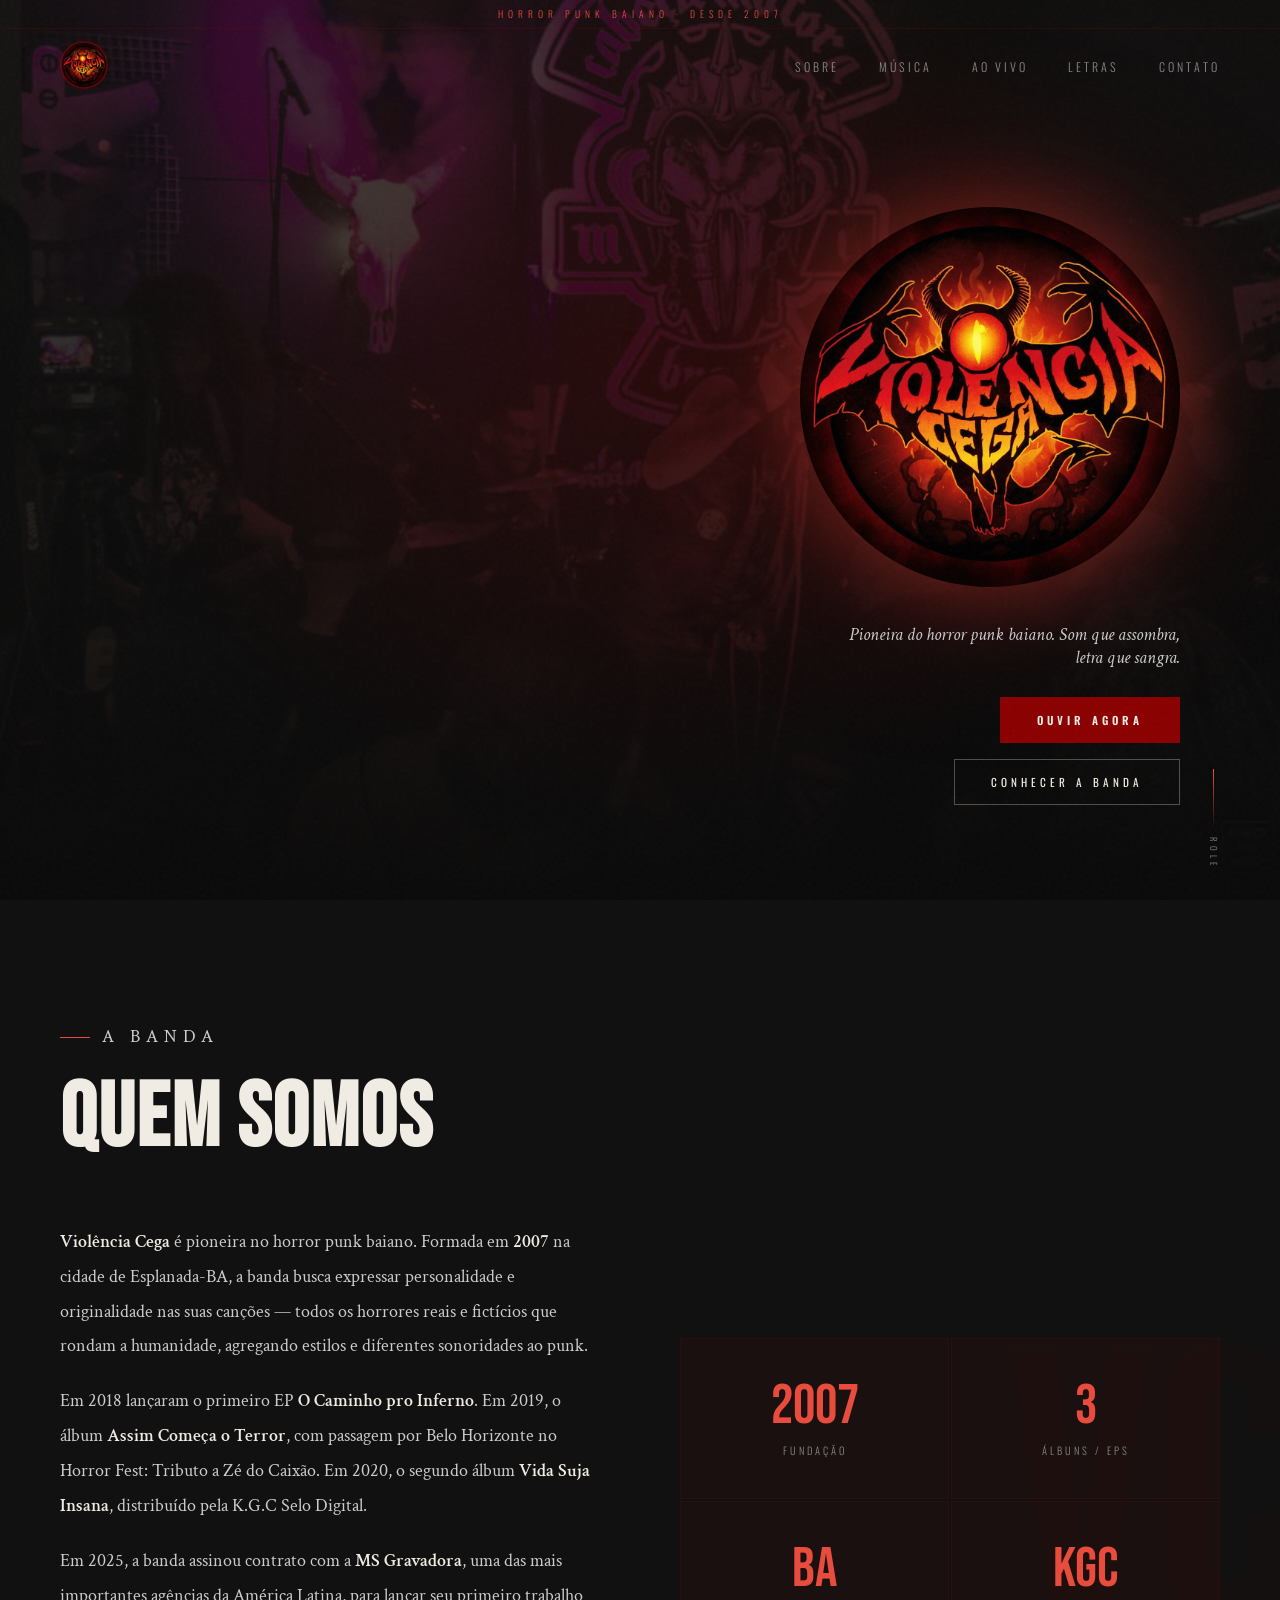
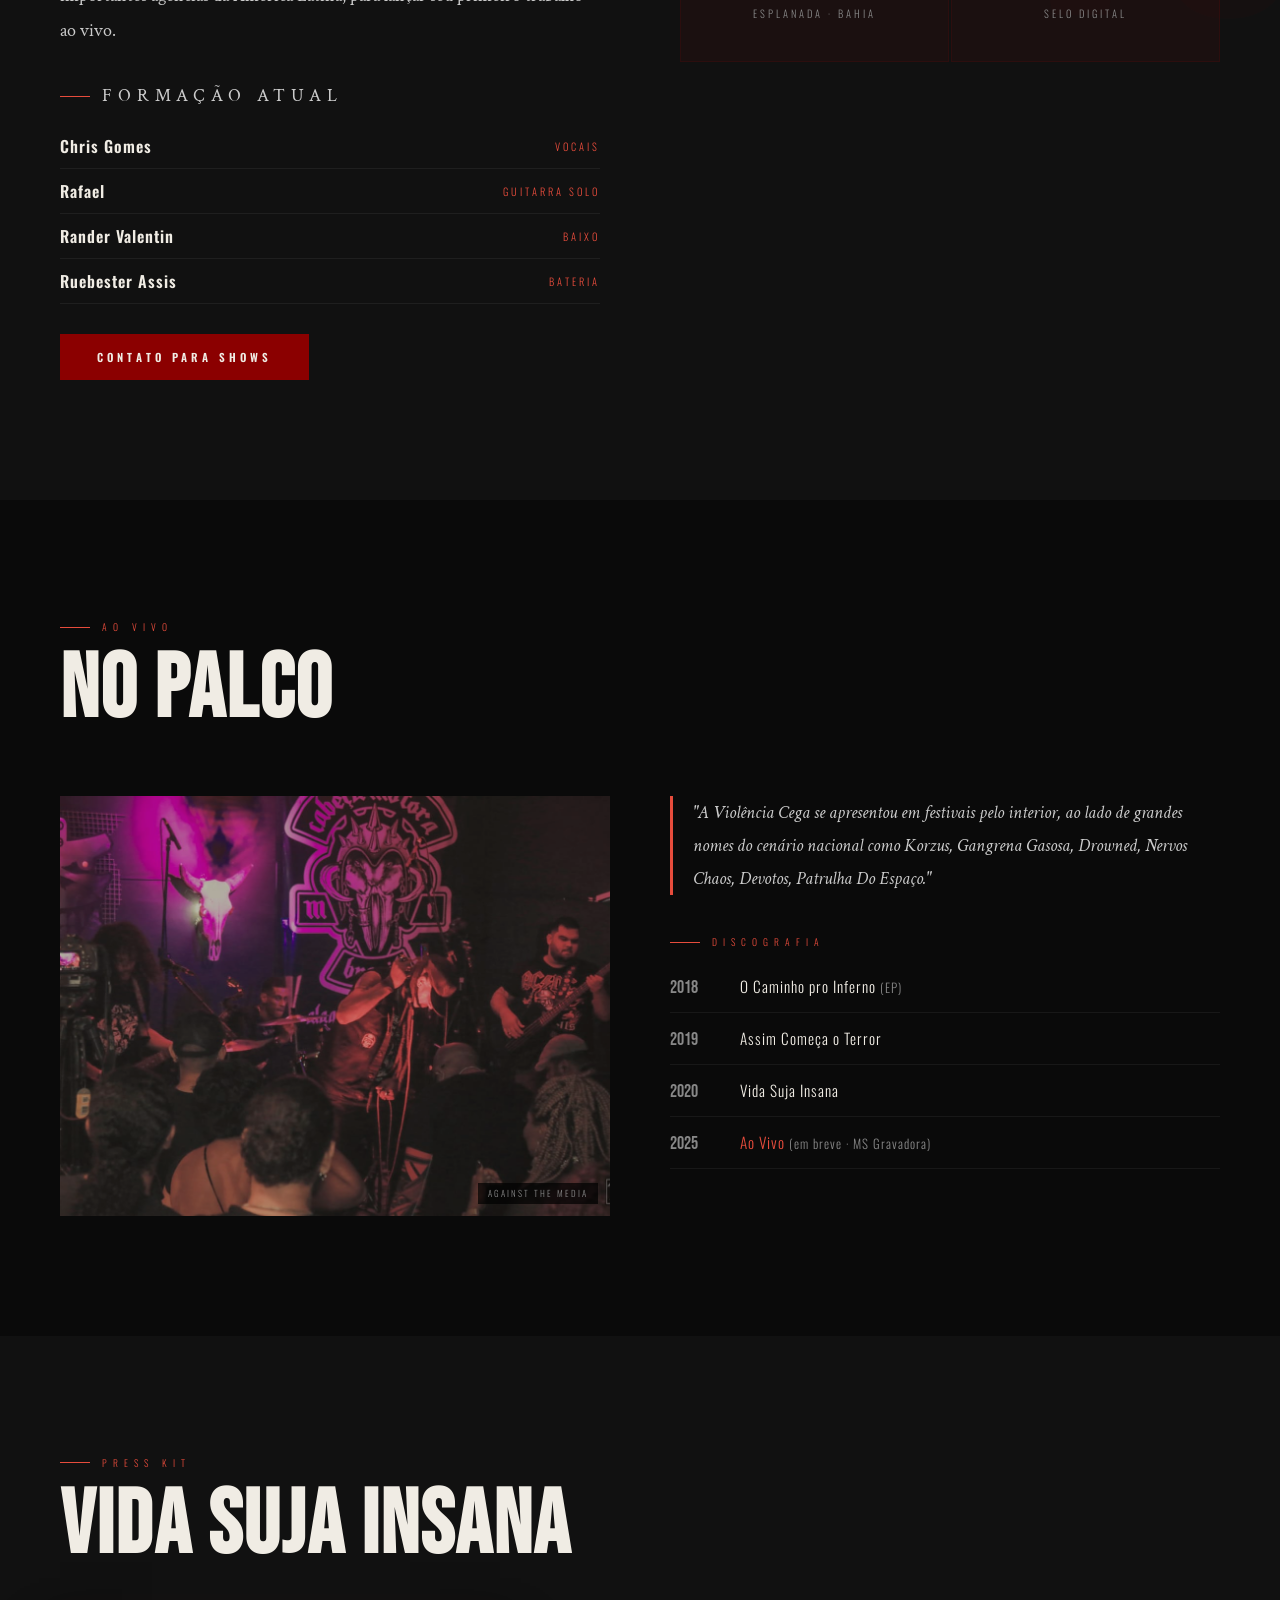
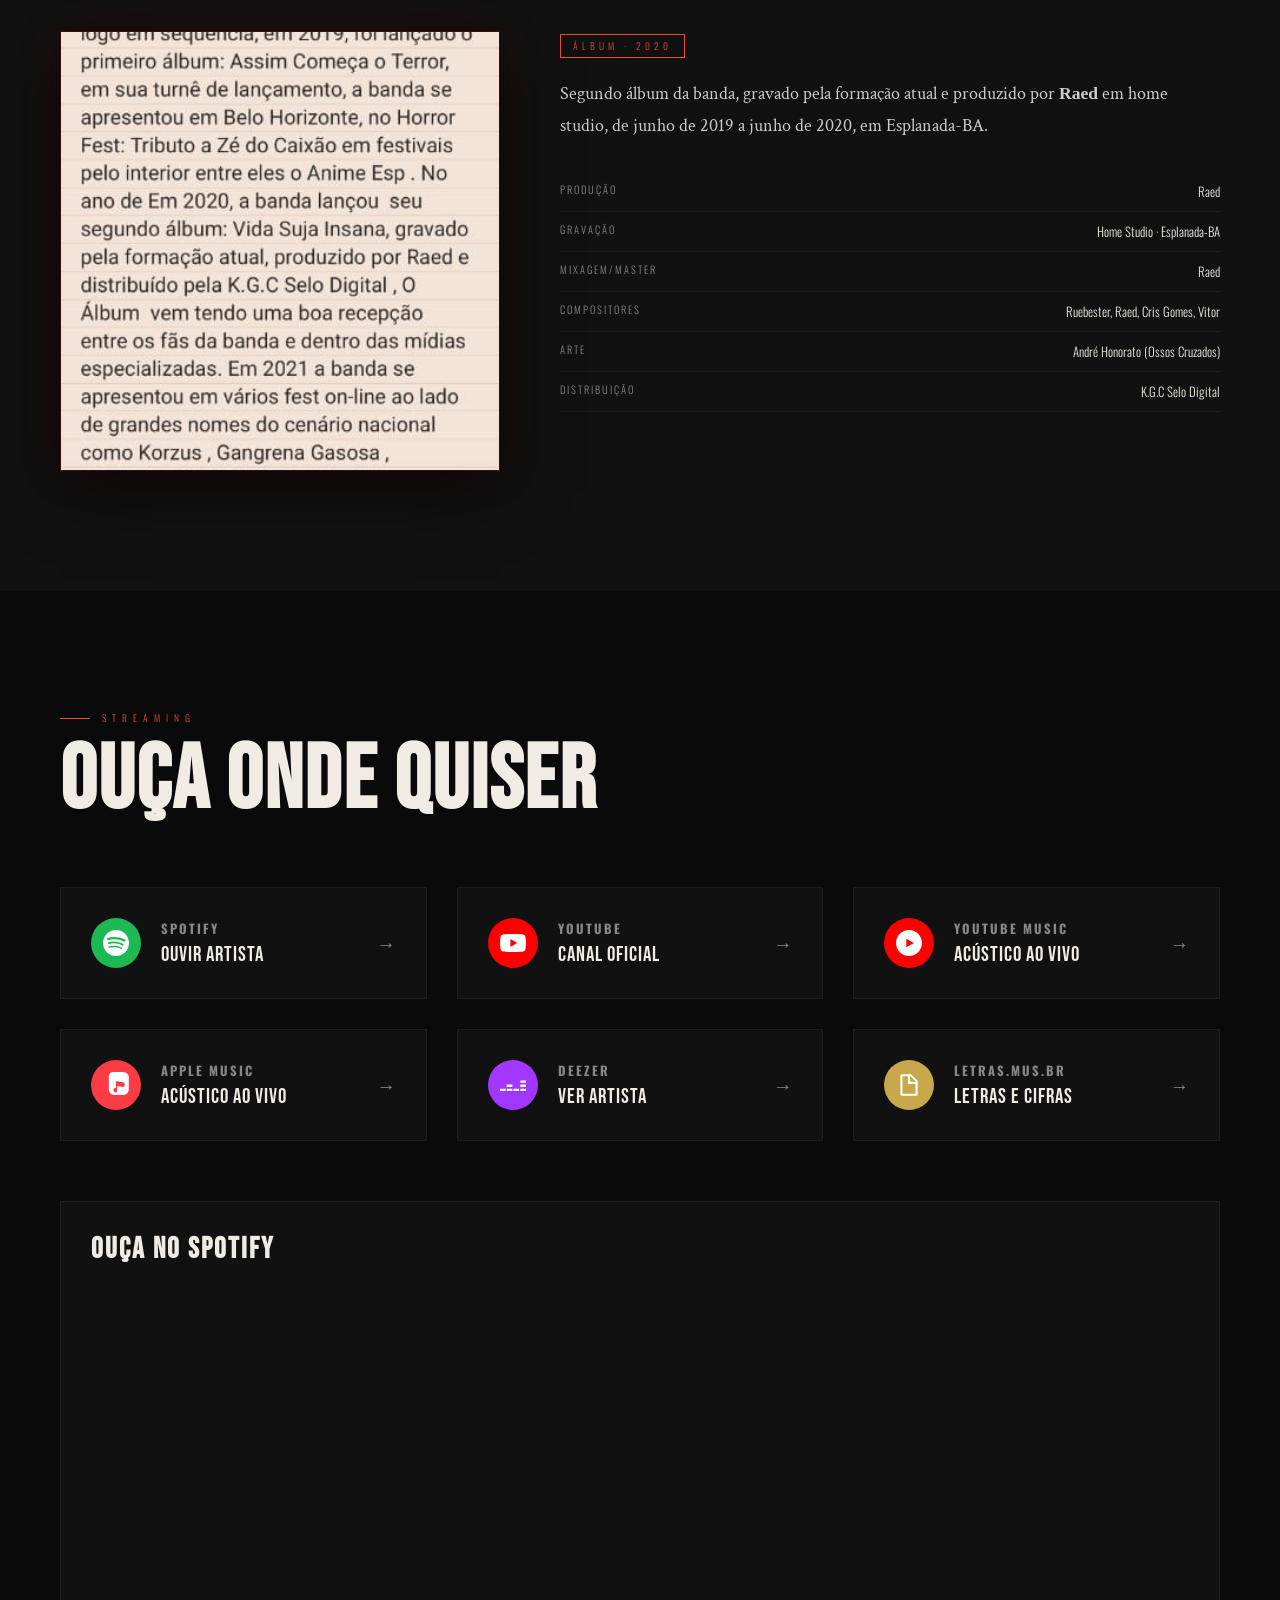
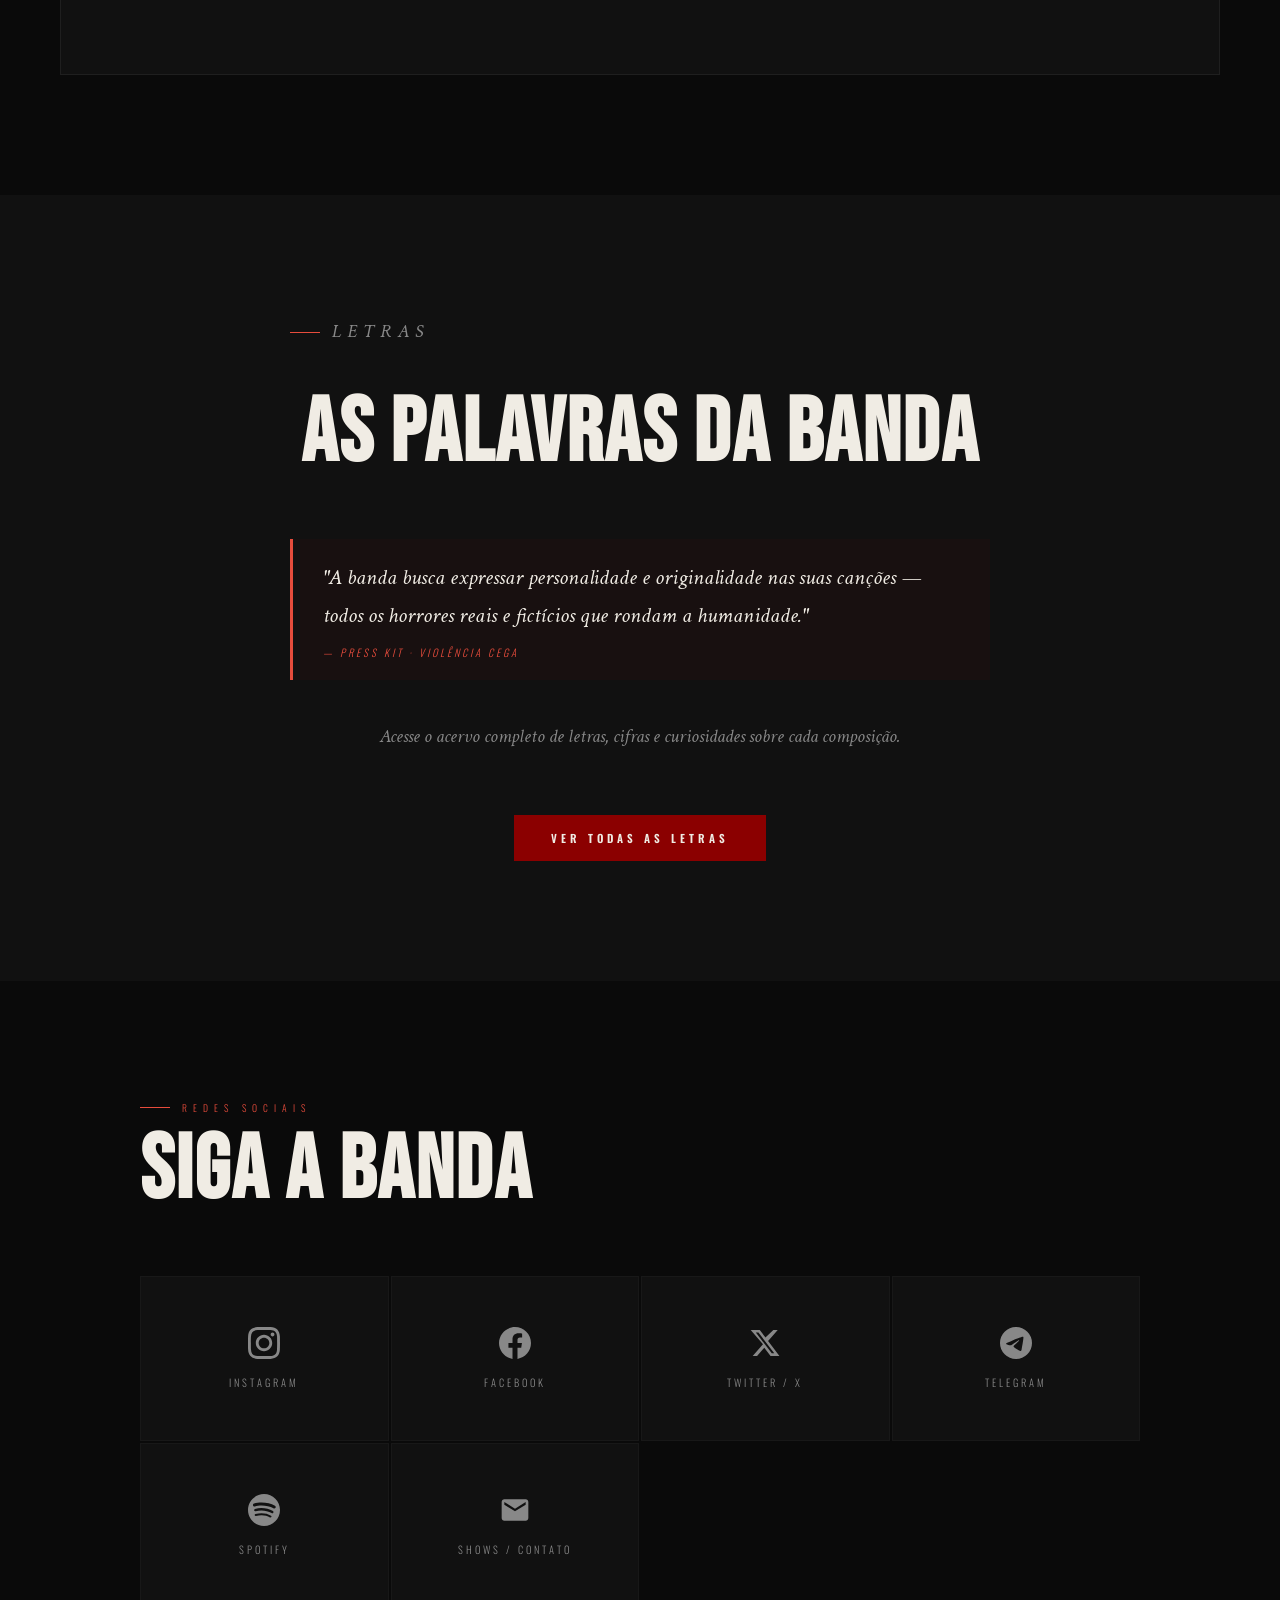
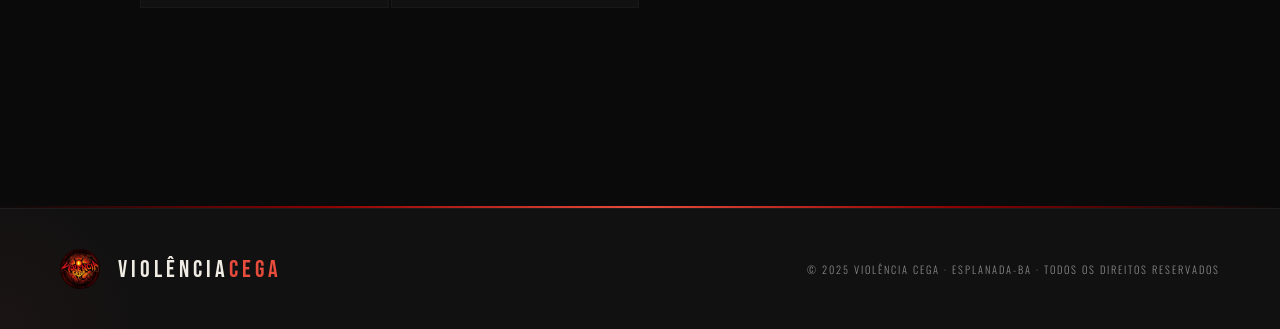
==== commit f4ab238e: "fix: nome correto da logo" ====
--- a/index.html
+++ b/index.html
@@ -5,45 +5,61 @@
     <meta name="viewport" content="width=device-width, initial-scale=1.0" />
     <meta
       name="description"
-      content="Violência Cega — Banda brasileira de rock. Ouça as músicas, acompanhe nas redes sociais e confira as letras."
+      content="Violência Cega — Pioneira do horror punk baiano. Formada em 2007 em Esplanada-BA. Ouça no Spotify, YouTube, Apple Music e mais."
     />
     <meta property="og:title" content="Violência Cega — Banda Oficial" />
     <meta
       property="og:description"
-      content="Rock brasileiro com identidade. Ouça no Spotify, YouTube Music, Apple Music e muito mais."
+      content="Horror punk baiano desde 2007. Som, letra e atitude."
     />
     <meta property="og:type" content="website" />
     <title>Violência Cega — Oficial</title>
     <link rel="stylesheet" href="css/style.css" />
     <link rel="preconnect" href="https://fonts.googleapis.com" />
     <link rel="preconnect" href="https://fonts.gstatic.com" crossorigin />
+    <link rel="icon" type="image/jpeg" href="img/Violencia_Cega_1.jpg" />
   </head>
   <body>
-    <!-- ─── NAVIGATION ─── -->
+    <!-- ─── NAV ─── -->
     <nav>
-      <a href="#hero" class="nav-logo">
-        <img
-          src="img/Violencia_Cega_1.jpg"
-          alt="Violência Cega"
-          class="nav-logo-img"
-        />
-      </a>
-      <ul class="nav-links">
-        <li><a href="#sobre">Sobre</a></li>
-        <li><a href="#musica">Música</a></li>
-        <li><a href="#letras">Letras</a></li>
-        <li><a href="#contato">Contato</a></li>
-      </ul>
-      <div class="hamburger"><span></span><span></span><span></span></div>
+      <div class="nav-top-bar">Horror Punk Baiano · Desde 2007</div>
+      <div class="nav-main">
+        <a href="#hero" class="nav-logo">
+          <img
+            src="img/Violencia_Cega_1.jpg"
+            alt="Violência Cega"
+            class="nav-logo-img"
+          />
+        </a>
+        <ul class="nav-links">
+          <li><a href="#sobre">Sobre</a></li>
+          <li><a href="#musica">Música</a></li>
+          <li><a href="#show">Ao Vivo</a></li>
+          <li><a href="#letras">Letras</a></li>
+          <li><a href="#contato">Contato</a></li>
+        </ul>
+        <div class="hamburger"><span></span><span></span><span></span></div>
+      </div>
     </nav>
 
     <!-- ─── HERO ─── -->
     <section id="hero">
-      <div class="hero-grid"></div>
-      <div class="hero-bg"></div>
+      <div class="hero-video-wrap">
+        <video
+          autoplay
+          muted
+          loop
+          playsinline
+          class="hero-video"
+          poster="img/Show.jpeg"
+        >
+          <source src="img/gif.mp4" type="video/mp4" />
+        </video>
+        <div class="hero-video-overlay"></div>
+      </div>
 
       <div class="hero-content">
-        <p class="hero-eyebrow">Banda Oficial · Rock Brasileiro</p>
+        <p class="hero-eyebrow"></p>
         <div
           class="hero-logo-wrap"
           style="opacity: 0; animation: fadeUp 0.9s ease 0.5s forwards"
@@ -55,7 +71,7 @@
           />
         </div>
         <p class="hero-sub">
-          Som, letra e atitude. Uma banda que não pede licença para existir.
+          Pioneira do horror punk baiano. Som que assombra, letra que sangra.
         </p>
         <div class="hero-cta">
           <a
@@ -82,45 +98,170 @@
           <p class="section-label">A Banda</p>
           <h2 class="section-title">Quem Somos</h2>
           <p>
-            <strong>Violência Cega</strong> é uma banda brasileira de rock que
-            carrega no nome a essência da sua música — crua, honesta e sem
-            filtro. Formada nas entranhas do underground nacional, a banda
-            construiu sua trajetória com suor, palco e muita estrada.
+            <strong>Violência Cega</strong> é pioneira no horror punk baiano.
+            Formada em <strong>2007</strong> na cidade de Esplanada-BA, a banda
+            busca expressar personalidade e originalidade nas suas canções —
+            todos os horrores reais e fictícios que rondam a humanidade,
+            agregando estilos e diferentes sonoridades ao punk.
           </p>
           <p>
-            Com influências que transitam entre o hard rock, o heavy metal e o
-            rock alternativo brasileiro, a Violência Cega entrega composições
-            intensas que falam direto ao coração de quem não tem medo de sentir.
+            Em 2018 lançaram o primeiro EP
+            <strong>O Caminho pro Inferno</strong>. Em 2019, o álbum
+            <strong>Assim Começa o Terror</strong>, com passagem por Belo
+            Horizonte no Horror Fest: Tributo a Zé do Caixão. Em 2020, o segundo
+            álbum <strong>Vida Suja Insana</strong>, distribuído pela K.G.C Selo
+            Digital.
           </p>
           <p>
-            Do <strong>Acústico ao Vivo</strong> às gravações de estúdio, cada
-            produção é uma declaração de independência artística. A música como
-            resistência.
+            Em 2025, a banda assinou contrato com a
+            <strong>MS Gravadora</strong>, uma das mais importantes agências da
+            América Latina, para lançar seu primeiro trabalho ao vivo.
           </p>
-          <a
-            href="#musica"
+
+          <div class="membros">
+            <p class="section-label" style="margin-top: 30px">Formação Atual</p>
+            <ul class="membros-list">
+              <li>
+                <span class="membro-nome">Chris Gomes</span
+                ><span class="membro-role">Vocais</span>
+              </li>
+              <li>
+                <span class="membro-nome">Rafael</span
+                ><span class="membro-role">Guitarra Solo</span>
+              </li>
+              <li>
+                <span class="membro-nome">Rander Valentin</span
+                ><span class="membro-role">Baixo</span>
+              </li>
+              <li>
+                <span class="membro-nome">Ruebester Assis</span
+                ><span class="membro-role">Bateria</span>
+              </li>
+            </ul>
+          </div>
+
+          <a
+            href="mailto:violenciacega1914@gmail.com"
             class="btn-primary"
             style="margin-top: 30px; display: inline-block"
-            >Ver Discografia</a
+            >Contato para Shows</a
           >
         </div>
 
         <div class="sobre-stats reveal reveal-delay-2">
           <div class="stat-box">
-            <div class="stat-number">+10</div>
-            <div class="stat-label">Anos de Estrada</div>
+            <div class="stat-number">2007</div>
+            <div class="stat-label">Fundação</div>
           </div>
           <div class="stat-box">
-            <div class="stat-number">4+</div>
-            <div class="stat-label">Plataformas</div>
+            <div class="stat-number">3</div>
+            <div class="stat-label">Álbuns / EPs</div>
           </div>
           <div class="stat-box">
-            <div class="stat-number">100%</div>
-            <div class="stat-label">Independente</div>
+            <div class="stat-number">BA</div>
+            <div class="stat-label">Esplanada · Bahia</div>
           </div>
           <div class="stat-box">
-            <div class="stat-number">∞</div>
-            <div class="stat-label">Atitude</div>
+            <div class="stat-number">KGC</div>
+            <div class="stat-label">Selo Digital</div>
+          </div>
+        </div>
+      </div>
+    </section>
+
+    <!-- ─── AO VIVO / SHOW ─── -->
+    <section id="show" class="show-section">
+      <div class="show-inner">
+        <div class="reveal">
+          <p class="section-label">Ao Vivo</p>
+          <h2 class="section-title">No Palco</h2>
+        </div>
+        <div class="show-grid">
+          <div class="show-img-wrap reveal reveal-delay-1">
+            <img
+              src="img/Show.jpeg"
+              alt="Violência Cega ao vivo"
+              class="show-img"
+            />
+            <div class="show-img-label">Against The Media</div>
+          </div>
+          <div class="show-info reveal reveal-delay-2">
+            <p class="show-quote">
+              "A Violência Cega se apresentou em festivais pelo interior, ao
+              lado de grandes nomes do cenário nacional como Korzus, Gangrena
+              Gasosa, Drowned, Nervos Chaos, Devotos, Patrulha Do Espaço."
+            </p>
+            <div class="show-albuns">
+              <p class="section-label" style="margin-top: 0">Discografia</p>
+              <div class="album-item">
+                <span class="album-ano">2018</span>
+                <span class="album-titulo"
+                  >O Caminho pro Inferno <em>(EP)</em></span
+                >
+              </div>
+              <div class="album-item">
+                <span class="album-ano">2019</span>
+                <span class="album-titulo">Assim Começa o Terror</span>
+              </div>
+              <div class="album-item">
+                <span class="album-ano">2020</span>
+                <span class="album-titulo">Vida Suja Insana</span>
+              </div>
+              <div class="album-item highlight">
+                <span class="album-ano">2025</span>
+                <span class="album-titulo"
+                  >Ao Vivo <em>(em breve · MS Gravadora)</em></span
+                >
+              </div>
+            </div>
+          </div>
+        </div>
+      </div>
+    </section>
+
+    <!-- ─── RELEASE / PRESS ─── -->
+    <section id="release" class="release-section">
+      <div class="release-inner">
+        <div class="reveal">
+          <p class="section-label">Press Kit</p>
+          <h2 class="section-title">Vida Suja Insana</h2>
+        </div>
+        <div class="release-grid">
+          <div class="release-img-wrap reveal reveal-delay-1">
+            <img
+              src="img/Realese.jpeg"
+              alt="Release Vida Suja Insana"
+              class="release-img"
+            />
+          </div>
+          <div class="release-info reveal reveal-delay-2">
+            <div class="release-tag">Álbum · 2020</div>
+            <p>
+              Segundo álbum da banda, gravado pela formação atual e produzido
+              por <strong>Raed</strong> em home studio, de junho de 2019 a junho
+              de 2020, em Esplanada-BA.
+            </p>
+            <div class="release-credits">
+              <div class="credit-row">
+                <span>Produção</span><span>Raed</span>
+              </div>
+              <div class="credit-row">
+                <span>Gravação</span><span>Home Studio · Esplanada-BA</span>
+              </div>
+              <div class="credit-row">
+                <span>Mixagem/Master</span><span>Raed</span>
+              </div>
+              <div class="credit-row">
+                <span>Compositores</span
+                ><span>Ruebester, Raed, Cris Gomes, Vitor</span>
+              </div>
+              <div class="credit-row">
+                <span>Arte</span><span>André Honorato (Ossos Cruzados)</span>
+              </div>
+              <div class="credit-row">
+                <span>Distribuição</span><span>K.G.C Selo Digital</span>
+              </div>
+            </div>
           </div>
         </div>
       </div>
@@ -130,12 +271,11 @@
     <section id="musica">
       <div class="musica-inner">
         <div class="reveal">
-          <p class="section-label">Discografia</p>
+          <p class="section-label">Streaming</p>
           <h2 class="section-title">Ouça Onde Quiser</h2>
         </div>
 
         <div class="playlists-grid">
-          <!-- Spotify -->
           <a
             href="https://open.spotify.com/intl-pt/artist/0Y5j3ZatwZnVwwQOwQ6WHF"
             target="_blank"
@@ -164,9 +304,8 @@
             </div>
           </a>
 
-          <!-- YouTube Music -->
-          <a
-            href="https://music.youtube.com/channel/UCV63VMTgZwXCVS-ngYz9bRw"
+          <a
+            href="https://www.youtube.com/channel/UC1gcYhouYl9gCVo4Yd_plHg"
             target="_blank"
             rel="noopener"
             class="playlist-card reveal reveal-delay-2"
@@ -181,24 +320,51 @@
                   height="26"
                 >
                   <path
+                    d="M23.495 6.205a3.007 3.007 0 0 0-2.088-2.088c-1.87-.501-9.396-.501-9.396-.501s-7.507-.01-9.396.501A3.007 3.007 0 0 0 .527 6.205a31.247 31.247 0 0 0-.522 5.805 31.247 31.247 0 0 0 .522 5.783 3.007 3.007 0 0 0 2.088 2.088c1.868.502 9.396.502 9.396.502s7.506 0 9.396-.502a3.007 3.007 0 0 0 2.088-2.088 31.247 31.247 0 0 0 .5-5.783 31.247 31.247 0 0 0-.5-5.805zM9.609 15.601V8.408l6.264 3.602z"
+                  />
+                </svg>
+              </div>
+              <div class="platform-info">
+                <h3>YouTube</h3>
+                <p>Canal Oficial</p>
+              </div>
+              <span class="platform-arrow">→</span>
+            </div>
+          </a>
+
+          <a
+            href="https://music.youtube.com/channel/UCV63VMTgZwXCVS-ngYz9bRw"
+            target="_blank"
+            rel="noopener"
+            class="playlist-card reveal reveal-delay-3"
+          >
+            <div class="playlist-card-inner">
+              <div class="platform-icon platform-youtube">
+                <svg
+                  xmlns="http://www.w3.org/2000/svg"
+                  viewBox="0 0 24 24"
+                  fill="white"
+                  width="26"
+                  height="26"
+                >
+                  <path
                     d="M12 0C5.376 0 0 5.376 0 12s5.376 12 12 12 12-5.376 12-12S18.624 0 12 0zm4.5 12l-7 4V8l7 4z"
                   />
                 </svg>
               </div>
               <div class="platform-info">
                 <h3>YouTube Music</h3>
-                <p>Canal Oficial</p>
+                <p>Acústico Ao Vivo</p>
               </div>
               <span class="platform-arrow">→</span>
             </div>
           </a>
 
-          <!-- Apple Music -->
           <a
             href="https://music.apple.com/br/album/viol%C3%AAncia-cega-ac%C3%BAstico-ao-vivo/1598028226"
             target="_blank"
             rel="noopener"
-            class="playlist-card reveal reveal-delay-3"
+            class="playlist-card reveal reveal-delay-4"
           >
             <div class="playlist-card-inner">
               <div class="platform-icon platform-apple">
@@ -222,12 +388,11 @@
             </div>
           </a>
 
-          <!-- Deezer -->
-          <a
-            href="https://www.deezer.com/br/album/276637292"
-            target="_blank"
-            rel="noopener"
-            class="playlist-card reveal reveal-delay-4"
+          <a
+            href="http://www.deezer.com/artist/15055641"
+            target="_blank"
+            rel="noopener"
+            class="playlist-card reveal reveal-delay-1"
           >
             <div class="playlist-card-inner">
               <div class="platform-icon platform-deezer">
@@ -245,14 +410,41 @@
               </div>
               <div class="platform-info">
                 <h3>Deezer</h3>
-                <p>Ver Álbum</p>
+                <p>Ver Artista</p>
               </div>
               <span class="platform-arrow">→</span>
             </div>
           </a>
-        </div>
-
-        <!-- Spotify Embed -->
+
+          <a
+            href="https://www.letras.mus.br/violencia-cega/"
+            target="_blank"
+            rel="noopener"
+            class="playlist-card reveal reveal-delay-2"
+          >
+            <div class="playlist-card-inner">
+              <div class="platform-icon" style="background: #c9a84c">
+                <svg
+                  xmlns="http://www.w3.org/2000/svg"
+                  viewBox="0 0 24 24"
+                  fill="white"
+                  width="26"
+                  height="26"
+                >
+                  <path
+                    d="M14 2H6a2 2 0 00-2 2v16a2 2 0 002 2h12a2 2 0 002-2V8l-6-6zm-1 1.5L18.5 9H13V3.5zM6 20V4h5v7h7v9H6z"
+                  />
+                </svg>
+              </div>
+              <div class="platform-info">
+                <h3>Letras.mus.br</h3>
+                <p>Letras e Cifras</p>
+              </div>
+              <span class="platform-arrow">→</span>
+            </div>
+          </a>
+        </div>
+
         <div class="embed-wrapper reveal">
           <h3>Ouça no Spotify</h3>
           <iframe
@@ -282,33 +474,31 @@
           <p class="section-label">Letras</p>
           <h2 class="section-title">As Palavras da Banda</h2>
         </div>
-
         <div class="letras-quote reveal reveal-delay-1">
           <blockquote>
-            "A música é a forma mais honesta de dizer o que não conseguimos
-            falar."
+            "A banda busca expressar personalidade e originalidade nas suas
+            canções — todos os horrores reais e fictícios que rondam a
+            humanidade."
           </blockquote>
-          <cite>— Violência Cega</cite>
-        </div>
-
+          <cite>— Press Kit · Violência Cega</cite>
+        </div>
         <p class="reveal reveal-delay-2">
-          Acesse o acervo completo de letras da Violência Cega, com cifras,
-          significados e curiosidades sobre cada composição.
+          Acesse o acervo completo de letras, cifras e curiosidades sobre cada
+          composição.
         </p>
-
         <a
           href="https://www.letras.mus.br/violencia-cega/"
           target="_blank"
           rel="noopener"
           class="btn-primary reveal reveal-delay-3"
-          style="display: inline-block; margin-top: 10px"
+          style="display: inline-block; margin-top: 20px"
         >
           Ver Todas as Letras
         </a>
       </div>
     </section>
 
-    <!-- ─── CONTATO / REDES ─── -->
+    <!-- ─── CONTATO ─── -->
     <section id="contato">
       <div class="contato-inner">
         <div class="reveal">
@@ -317,7 +507,6 @@
         </div>
 
         <div class="social-grid">
-          <!-- Instagram -->
           <a
             href="https://www.instagram.com/violenciacegaoficial/"
             target="_blank"
@@ -332,7 +521,48 @@
             <span>Instagram</span>
           </a>
 
-          <!-- Spotify -->
+          <a
+            href="https://www.facebook.com/violencia.cega"
+            target="_blank"
+            rel="noopener"
+            class="social-card facebook-card reveal reveal-delay-2"
+          >
+            <svg xmlns="http://www.w3.org/2000/svg" viewBox="0 0 24 24">
+              <path
+                d="M24 12.073c0-6.627-5.373-12-12-12s-12 5.373-12 12c0 5.99 4.388 10.954 10.125 11.854v-8.385H7.078v-3.47h3.047V9.43c0-3.007 1.792-4.669 4.533-4.669 1.312 0 2.686.235 2.686.235v2.953H15.83c-1.491 0-1.956.925-1.956 1.874v2.25h3.328l-.532 3.47h-2.796v8.385C19.612 23.027 24 18.062 24 12.073z"
+              />
+            </svg>
+            <span>Facebook</span>
+          </a>
+
+          <a
+            href="https://twitter.com/CegaViolencia?s=09"
+            target="_blank"
+            rel="noopener"
+            class="social-card twitter-card reveal reveal-delay-3"
+          >
+            <svg xmlns="http://www.w3.org/2000/svg" viewBox="0 0 24 24">
+              <path
+                d="M18.244 2.25h3.308l-7.227 8.26 8.502 11.24H16.17l-4.714-6.231-5.401 6.231H2.748l7.73-8.835L1.254 2.25H8.08l4.253 5.622zm-1.161 17.52h1.833L7.084 4.126H5.117z"
+              />
+            </svg>
+            <span>Twitter / X</span>
+          </a>
+
+          <a
+            href="https://t.me/violenciacegaoficial"
+            target="_blank"
+            rel="noopener"
+            class="social-card telegram-card reveal reveal-delay-1"
+          >
+            <svg xmlns="http://www.w3.org/2000/svg" viewBox="0 0 24 24">
+              <path
+                d="M11.944 0A12 12 0 0 0 0 12a12 12 0 0 0 12 12 12 12 0 0 0 12-12A12 12 0 0 0 12 0a12 12 0 0 0-.056 0zm4.962 7.224c.1-.002.321.023.465.14a.506.506 0 0 1 .171.325c.016.093.036.306.02.472-.18 1.898-.962 6.502-1.36 8.627-.168.9-.499 1.201-.82 1.23-.696.065-1.225-.46-1.9-.902-1.056-.693-1.653-1.124-2.678-1.8-1.185-.78-.417-1.21.258-1.91.177-.184 3.247-2.977 3.307-3.23.007-.032.014-.15-.056-.212s-.174-.041-.249-.024c-.106.024-1.793 1.14-5.061 3.345-.48.33-.913.49-1.302.48-.428-.008-1.252-.241-1.865-.44-.752-.245-1.349-.374-1.297-.789.027-.216.325-.437.893-.663 3.498-1.524 5.83-2.529 6.998-3.014 3.332-1.386 4.025-1.627 4.476-1.635z"
+              />
+            </svg>
+            <span>Telegram</span>
+          </a>
+
           <a
             href="https://open.spotify.com/intl-pt/artist/0Y5j3ZatwZnVwwQOwQ6WHF"
             target="_blank"
@@ -347,64 +577,16 @@
             <span>Spotify</span>
           </a>
 
-          <!-- YouTube Music -->
-          <a
-            href="https://music.youtube.com/channel/UCV63VMTgZwXCVS-ngYz9bRw"
-            target="_blank"
-            rel="noopener"
-            class="social-card youtube-card reveal reveal-delay-3"
+          <a
+            href="mailto:violenciacega1914@gmail.com"
+            class="social-card email-card reveal reveal-delay-3"
           >
             <svg xmlns="http://www.w3.org/2000/svg" viewBox="0 0 24 24">
               <path
-                d="M23.495 6.205a3.007 3.007 0 0 0-2.088-2.088c-1.87-.501-9.396-.501-9.396-.501s-7.507-.01-9.396.501A3.007 3.007 0 0 0 .527 6.205a31.247 31.247 0 0 0-.522 5.805 31.247 31.247 0 0 0 .522 5.783 3.007 3.007 0 0 0 2.088 2.088c1.868.502 9.396.502 9.396.502s7.506 0 9.396-.502a3.007 3.007 0 0 0 2.088-2.088 31.247 31.247 0 0 0 .5-5.783 31.247 31.247 0 0 0-.5-5.805zM9.609 15.601V8.408l6.264 3.602z"
+                d="M20 4H4c-1.1 0-2 .9-2 2v12c0 1.1.9 2 2 2h16c1.1 0 2-.9 2-2V6c0-1.1-.9-2-2-2zm0 4l-8 5-8-5V6l8 5 8-5v2z"
               />
             </svg>
-            <span>YouTube Music</span>
-          </a>
-
-          <!-- Apple Music -->
-          <a
-            href="https://music.apple.com/br/album/viol%C3%AAncia-cega-ac%C3%BAstico-ao-vivo/1598028226"
-            target="_blank"
-            rel="noopener"
-            class="social-card apple-card reveal reveal-delay-1"
-          >
-            <svg xmlns="http://www.w3.org/2000/svg" viewBox="0 0 24 24">
-              <path
-                d="M23.994 6.124a9.23 9.23 0 00-.24-2.19c-.317-1.31-1.062-2.31-2.18-3.043a6.303 6.303 0 00-1.73-.75 10.69 10.69 0 00-1.317-.2c-.129-.009-.257-.013-.385-.013h-8.28c-1.77 0-3.28.96-4.03 2.4a4.944 4.944 0 00-.48 2.12v11.76c0 2.76 2.24 5.01 5.01 5.01h8.4c2.76 0 5.01-2.24 5.01-5.01V6.124zm-5.01 7.176c0 .33-.3.57-.63.51l-5.4-.99v4.92c0 .87-.87 1.5-1.71 1.17-1.17-.45-1.92-1.68-1.5-2.88.33-.93 1.29-1.5 2.25-1.38V9.144c0-.39.33-.69.72-.63l6.63 1.2c.33.06.57.36.57.69v2.88h-.93v-.01z"
-              />
-            </svg>
-            <span>Apple Music</span>
-          </a>
-
-          <!-- Deezer -->
-          <a
-            href="https://www.deezer.com/br/album/276637292"
-            target="_blank"
-            rel="noopener"
-            class="social-card deezer-card reveal reveal-delay-2"
-          >
-            <svg xmlns="http://www.w3.org/2000/svg" viewBox="0 0 24 24">
-              <path
-                d="M18.81 11.583H24v2.223h-5.19zm0-3.777H24v2.224h-5.19zm0 7.554H24v2.223h-5.19zM0 15.36h5.19v2.223H0zm6.19-3.777h5.19v2.223H6.19zm6.19 3.777H17.57v2.223H12.38zm-6.19 0h5.19v2.223H6.19z"
-              />
-            </svg>
-            <span>Deezer</span>
-          </a>
-
-          <!-- Letras -->
-          <a
-            href="https://www.letras.mus.br/violencia-cega/"
-            target="_blank"
-            rel="noopener"
-            class="social-card letras-card reveal reveal-delay-3"
-          >
-            <svg xmlns="http://www.w3.org/2000/svg" viewBox="0 0 24 24">
-              <path
-                d="M14 2H6a2 2 0 00-2 2v16a2 2 0 002 2h12a2 2 0 002-2V8l-6-6zm-1 1.5L18.5 9H13V3.5zM6 20V4h5v7h7v9H6z"
-              />
-            </svg>
-            <span>Letras</span>
+            <span>Shows / Contato</span>
           </a>
         </div>
       </div>
@@ -412,9 +594,23 @@
 
     <!-- ─── FOOTER ─── -->
     <footer>
-      <div class="footer-logo">VIOLÊNCIA<span>CEGA</span></div>
+      <div class="footer-logo">
+        <img
+          src="img/Violencia_Cega_1.jpg"
+          alt="Violência Cega"
+          style="
+            height: 40px;
+            width: 40px;
+            border-radius: 50%;
+            object-fit: cover;
+            vertical-align: middle;
+            margin-right: 10px;
+          "
+        />
+        VIOLÊNCIA<span>CEGA</span>
+      </div>
       <p class="footer-copy">
-        © 2024 Violência Cega · Todos os direitos reservados
+        © 2025 Violência Cega · Esplanada-BA · Todos os direitos reservados
       </p>
     </footer>
 
--- a/css/style.css
+++ b/css/style.css
@@ -54,10 +54,8 @@
   top: 0;
   width: 100%;
   z-index: 100;
-  padding: 20px 60px;
-  display: flex;
-  justify-content: space-between;
-  align-items: center;
+  display: flex;
+  flex-direction: column;
   transition: background 0.4s ease;
 }
 
@@ -67,16 +65,51 @@
   border-bottom: 1px solid rgba(139, 0, 0, 0.3);
 }
 
+.nav-top-bar {
+  width: 100%;
+  text-align: center;
+  font-size: 0.6rem;
+  letter-spacing: 5px;
+  text-transform: uppercase;
+  color: var(--crimson);
+  padding: 7px 0;
+  border-bottom: 1px solid rgba(139,0,0,0.2);
+}
+
+.nav-main {
+  display: flex;
+  justify-content: space-between;
+  align-items: center;
+  padding: 12px 60px;
+  width: 100%;
+}
+
 .nav-logo {
   font-family: 'Bebas Neue', sans-serif;
   font-size: 1.8rem;
   letter-spacing: 4px;
   color: var(--white);
   text-decoration: none;
+  flex-shrink: 0;
 }
 
 .nav-logo span {
   color: var(--crimson);
+}
+
+.nav-logo-img {
+  height: 48px;
+  width: 48px;
+  object-fit: cover;
+  border-radius: 50%;
+  border: 2px solid rgba(139,0,0,0.5);
+  transition: border-color 0.3s, box-shadow 0.3s;
+  display: block;
+}
+
+.nav-logo-img:hover {
+  border-color: var(--crimson);
+  box-shadow: 0 0 16px rgba(192,57,43,0.5);
 }
 
 .nav-links {
@@ -106,13 +139,8 @@
   transition: width 0.3s;
 }
 
-.nav-links a:hover {
-  color: var(--white);
-}
-
-.nav-links a:hover::after {
-  width: 100%;
-}
+.nav-links a:hover { color: var(--white); }
+.nav-links a:hover::after { width: 100%; }
 
 /* ─── HAMBURGER ─── */
 .hamburger {
@@ -149,12 +177,37 @@
   box-shadow: 0 0 16px rgba(192,57,43,0.5);
 }
 
+#hero {
+  height: 100vh;
+  min-height: 700px;
+  position: relative;
+  display: flex;
+  align-items: center;
+  justify-content: flex-end;
+  overflow: hidden;
+}
+
+.hero-content {
+  position: relative;
+  z-index: 2;
+  padding: 80px 40px 60px;
+  display: flex;
+  flex-direction: column;
+  align-items: flex-end;
+  text-align: right;
+  width: 480px;
+  flex-shrink: 0;
+  margin-right: 0;
+}
+
 .hero-logo-wrap {
-  margin-bottom: 30px;
+  margin-bottom: 20px;
+  display: flex;
+  justify-content: flex-end;
 }
 
 .hero-logo-img {
-  width: clamp(300px, 50vw, 560px);
+  width: clamp(220px, 30vw, 380px);
   height: auto;
   border-radius: 50%;
   display: block;
@@ -166,47 +219,26 @@
   filter: drop-shadow(0 0 60px rgba(220,80,40,0.7)) drop-shadow(0 0 100px rgba(180,30,0,0.4));
 }
 
-
-#hero {
-  height: 100vh;
-  min-height: 700px;
-  position: relative;
-  display: flex;
-  align-items: center;
-  justify-content: center;
-  overflow: hidden;
-}
-
-.hero-bg {
-  position: absolute;
-  inset: 0;
-  background:
-    radial-gradient(ellipse at 30% 60%, rgba(139,0,0,0.25) 0%, transparent 55%),
-    radial-gradient(ellipse at 80% 20%, rgba(192,57,43,0.1) 0%, transparent 45%),
-    linear-gradient(180deg, transparent 0%, rgba(10,10,10,0.8) 60%, var(--black) 100%);
-  z-index: 1;
-}
-
-.hero-grid {
-  position: absolute;
-  inset: 0;
-  background-image:
-    linear-gradient(rgba(139,0,0,0.06) 1px, transparent 1px),
-    linear-gradient(90deg, rgba(139,0,0,0.06) 1px, transparent 1px);
-  background-size: 80px 80px;
-  z-index: 0;
-}
-
-.hero-content {
-  position: relative;
-  z-index: 2;
-  padding: 100px 40px 60px;
-  display: flex;
-  flex-direction: column;
-  align-items: center;
-  text-align: center;
-  max-width: 800px;
-  width: 100%;
+.hero-sub {
+  margin-top: 16px;
+  font-family: 'Crimson Text', serif;
+  font-style: italic;
+  font-size: 1.1rem;
+  color: var(--light-gray);
+  max-width: 360px;
+  opacity: 0;
+  animation: fadeUp 0.8s ease 0.8s forwards;
+  text-align: right;
+}
+
+.hero-cta {
+  margin-top: 28px;
+  display: flex;
+  gap: 16px;
+  opacity: 0;
+  animation: fadeUp 0.8s ease 1s forwards;
+  justify-content: flex-end;
+  flex-wrap: wrap;
 }
 
 .hero-eyebrow {
@@ -215,9 +247,10 @@
   text-transform: uppercase;
   color: var(--crimson);
   margin-bottom: 16px;
+  margin-top: 2cm;
   opacity: 0;
   animation: fadeUp 0.8s ease 0.3s forwards;
-  text-align: center;
+  text-align: right;
 }
 
 .hero-title {
@@ -241,27 +274,6 @@
   color: var(--gray);
   letter-spacing: 8px;
   margin-top: 10px;
-}
-
-.hero-sub {
-  margin-top: 20px;
-  font-family: 'Crimson Text', serif;
-  font-style: italic;
-  font-size: 1.2rem;
-  color: var(--light-gray);
-  max-width: 500px;
-  opacity: 0;
-  animation: fadeUp 0.8s ease 0.8s forwards;
-  text-align: center;
-}
-
-.hero-cta {
-  margin-top: 36px;
-  display: flex;
-  gap: 20px;
-  opacity: 0;
-  animation: fadeUp 0.8s ease 1s forwards;
-  justify-content: center;
 }
 
 .btn-primary {
@@ -777,3 +789,240 @@
   .sobre-stats { grid-template-columns: 1fr 1fr; }
   .social-grid { grid-template-columns: 1fr 1fr; }
 }
+
+/* ─── HERO VIDEO ─── */
+.hero-video-wrap {
+  position: absolute;
+  inset: 0;
+  z-index: 0;
+  overflow: hidden;
+}
+
+.hero-video {
+  width: 100%;
+  height: 100%;
+  object-fit: cover;
+  opacity: 0.80;
+  filter: saturate(0.7) brightness(0.6);
+}
+
+.hero-video-overlay {
+  position: absolute;
+  inset: 0;
+  background:
+    radial-gradient(ellipse at 50% 40%, rgba(139,0,0,0.2) 0%, transparent 60%),
+    linear-gradient(180deg, rgba(10,10,10,0.4) 0%, rgba(10,10,10,0.7) 60%, var(--black) 100%);
+}
+
+/* ─── MEMBROS ─── */
+.membros-list {
+  list-style: none;
+  margin-top: 16px;
+  display: flex;
+  flex-direction: column;
+  gap: 10px;
+}
+
+.membros-list li {
+  display: flex;
+  justify-content: space-between;
+  align-items: center;
+  border-bottom: 1px solid rgba(255,255,255,0.06);
+  padding-bottom: 10px;
+}
+
+.membro-nome {
+  font-family: 'Oswald', sans-serif;
+  font-weight: 600;
+  font-size: 1rem;
+  color: var(--white);
+  letter-spacing: 1px;
+}
+
+.membro-role {
+  font-size: 0.65rem;
+  letter-spacing: 3px;
+  text-transform: uppercase;
+  color: var(--crimson);
+}
+
+/* ─── SHOW SECTION ─── */
+.show-section {
+  background: var(--black);
+  padding: 120px 60px;
+}
+
+.show-inner {
+  max-width: 1200px;
+  margin: 0 auto;
+}
+
+.show-grid {
+  display: grid;
+  grid-template-columns: 1fr 1fr;
+  gap: 60px;
+  align-items: start;
+}
+
+.show-img-wrap {
+  position: relative;
+}
+
+.show-img {
+  width: 100%;
+  height: 420px;
+  object-fit: cover;
+  display: block;
+  filter: brightness(0.85) saturate(0.9);
+  transition: filter 0.4s;
+}
+
+.show-img:hover {
+  filter: brightness(1) saturate(1.1);
+}
+
+.show-img-label {
+  position: absolute;
+  bottom: 12px;
+  right: 12px;
+  font-size: 0.55rem;
+  letter-spacing: 2px;
+  text-transform: uppercase;
+  color: var(--gray);
+  background: rgba(0,0,0,0.7);
+  padding: 4px 10px;
+}
+
+.show-quote {
+  font-family: 'Crimson Text', serif;
+  font-style: italic;
+  font-size: 1.15rem;
+  line-height: 1.8;
+  color: var(--light-gray);
+  border-left: 3px solid var(--crimson);
+  padding-left: 20px;
+  margin-bottom: 40px;
+}
+
+.show-albuns {
+  display: flex;
+  flex-direction: column;
+  gap: 0;
+}
+
+.album-item {
+  display: flex;
+  gap: 20px;
+  align-items: baseline;
+  padding: 14px 0;
+  border-bottom: 1px solid rgba(255,255,255,0.06);
+}
+
+.album-item.highlight .album-titulo {
+  color: var(--crimson);
+}
+
+.album-ano {
+  font-family: 'Bebas Neue', sans-serif;
+  font-size: 1.1rem;
+  color: var(--gray);
+  min-width: 50px;
+}
+
+.album-titulo {
+  font-size: 0.95rem;
+  color: var(--white);
+  letter-spacing: 1px;
+}
+
+.album-titulo em {
+  color: var(--gray);
+  font-style: normal;
+  font-size: 0.8rem;
+}
+
+/* ─── RELEASE SECTION ─── */
+.release-section {
+  background: var(--dark);
+  padding: 120px 60px;
+}
+
+.release-inner {
+  max-width: 1200px;
+  margin: 0 auto;
+}
+
+.release-grid {
+  display: grid;
+  grid-template-columns: 1fr 1.5fr;
+  gap: 60px;
+  align-items: start;
+}
+
+.release-img {
+  width: 100%;
+  aspect-ratio: 1;
+  object-fit: cover;
+  display: block;
+  border: 1px solid rgba(139,0,0,0.3);
+  box-shadow: 0 20px 60px rgba(0,0,0,0.6), 0 0 40px rgba(139,0,0,0.2);
+}
+
+.release-tag {
+  display: inline-block;
+  font-size: 0.6rem;
+  letter-spacing: 4px;
+  text-transform: uppercase;
+  color: var(--crimson);
+  border: 1px solid var(--crimson);
+  padding: 4px 12px;
+  margin-bottom: 20px;
+}
+
+.release-info p {
+  font-family: 'Crimson Text', serif;
+  font-size: 1.1rem;
+  line-height: 1.8;
+  color: var(--light-gray);
+  margin-bottom: 30px;
+}
+
+.release-credits {
+  display: flex;
+  flex-direction: column;
+  gap: 0;
+}
+
+.credit-row {
+  display: flex;
+  justify-content: space-between;
+  padding: 10px 0;
+  border-bottom: 1px solid rgba(255,255,255,0.05);
+  font-size: 0.8rem;
+}
+
+.credit-row span:first-child {
+  color: var(--gray);
+  letter-spacing: 2px;
+  text-transform: uppercase;
+  font-size: 0.65rem;
+}
+
+.credit-row span:last-child {
+  color: var(--white);
+  text-align: right;
+}
+
+/* ─── SOCIAL EXTRA ─── */
+.facebook-card:hover { color: #1877F2; border-color: rgba(24,119,242,0.4); }
+.twitter-card:hover { color: #1DA1F2; border-color: rgba(29,161,242,0.4); }
+.telegram-card:hover { color: #26A5E4; border-color: rgba(38,165,228,0.4); }
+.email-card:hover { color: var(--crimson); border-color: rgba(192,57,43,0.4); }
+
+/* ─── RESPONSIVE ADDITIONS ─── */
+@media (max-width: 900px) {
+  .show-grid, .release-grid { grid-template-columns: 1fr; gap: 40px; }
+  .show-section, .release-section { padding: 80px 30px; }
+  .show-img { height: 280px; }
+  .social-grid { grid-template-columns: repeat(2, 1fr); }
+}
